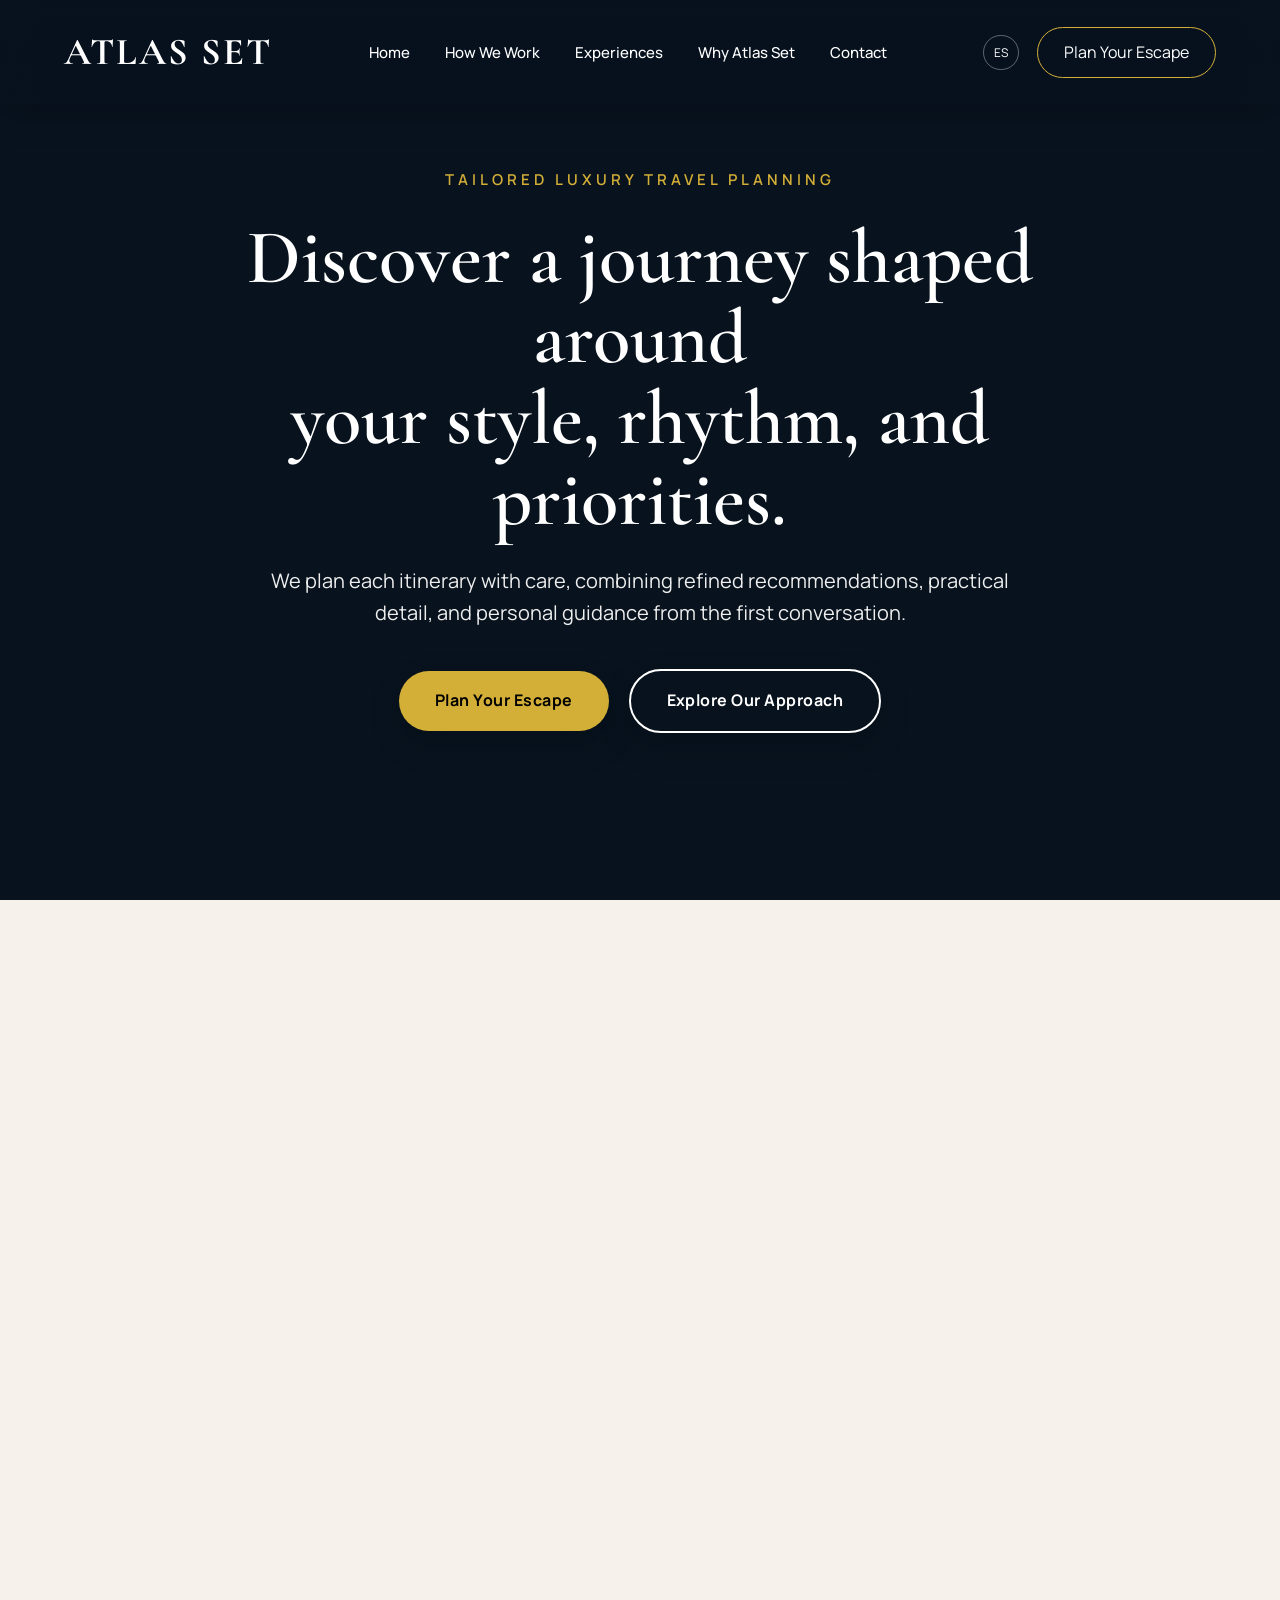
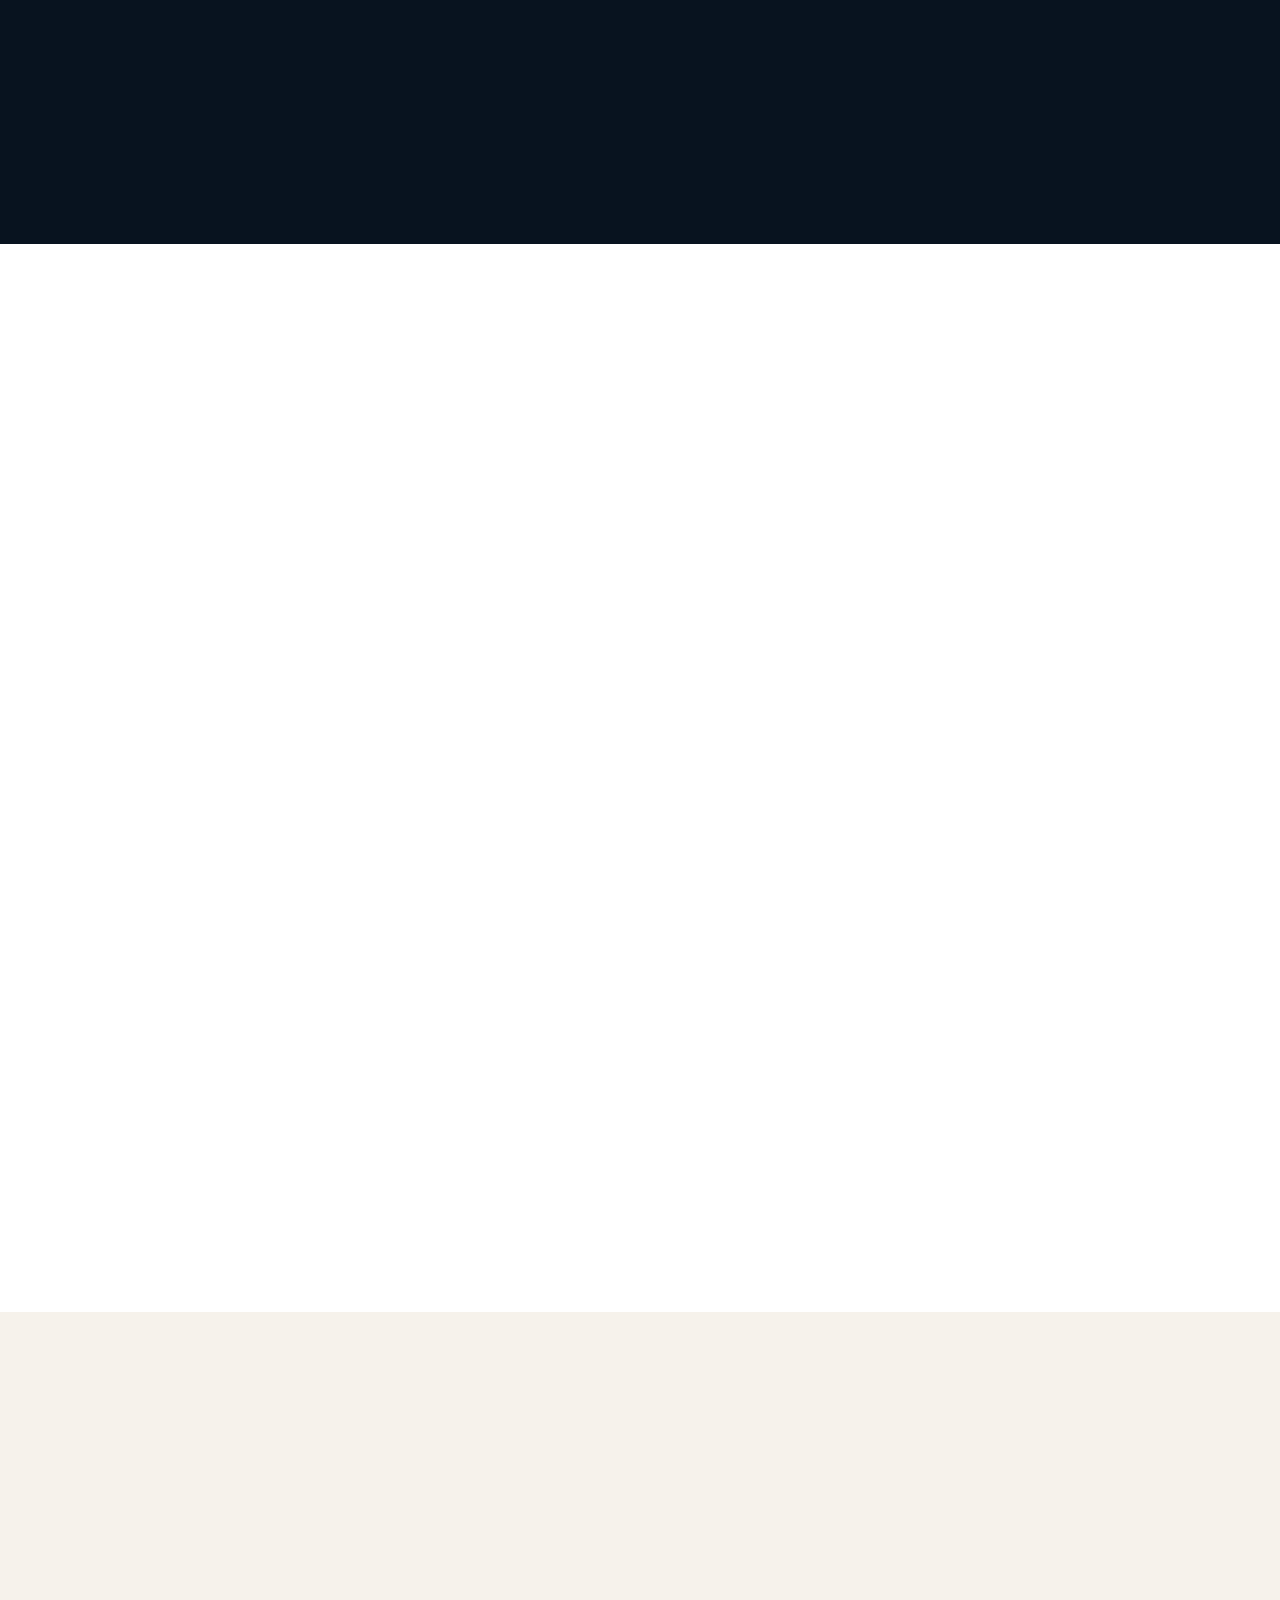
==== index.html @ cde09d39 "Add files via upload" ====
<!DOCTYPE html>
<html lang="en">

<head>

    <meta charset="UTF-8">
    <meta name="viewport" content="width=device-width, initial-scale=1.0">

    <title>ATLAS SET | Luxury Travel Design</title>

    <meta
        name="description"
        content="Luxury travel design and personalized experiences for resorts, cruises, Europe tours, and bespoke journeys with Atlas Set."
    >
    <meta name="robots" content="index,follow,max-image-preview:large,max-snippet:-1,max-video-preview:-1">
    <meta name="author" content="Atlas Set">
    <meta name="theme-color" content="#111111">

    <link rel="canonical" href="https://hlaznarez-web.github.io/travel/">
    <link rel="alternate" hreflang="en" href="https://hlaznarez-web.github.io/travel/">
    <link rel="alternate" hreflang="es" href="https://hlaznarez-web.github.io/travel/">
    <link rel="icon" type="image/svg+xml" href="favicon.svg">
    <link rel="apple-touch-icon" href="favicon.svg">

    <meta property="og:type" content="website">
    <meta property="og:url" content="https://hlaznarez-web.github.io/travel/">
    <meta property="og:title" content="Atlas Set | Luxury Travel Design">
    <meta property="og:description" content="Luxury travel design and personalized experiences for resorts, cruises, Europe tours, and bespoke journeys.">
    <meta property="og:image" content="https://hlaznarez-web.github.io/travel/og-image.svg">
    <meta property="og:image:alt" content="Atlas Set luxury travel agency branding">
    <meta property="og:site_name" content="Atlas Set">
    <meta property="og:locale" content="en_US">
    <meta property="og:locale:alternate" content="es_ES">

    <meta name="twitter:card" content="summary_large_image">
    <meta name="twitter:title" content="Atlas Set | Luxury Travel Design">
    <meta name="twitter:description" content="Luxury travel design and personalized experiences for resorts, cruises, Europe tours, and bespoke journeys.">
    <meta name="twitter:image" content="https://hlaznarez-web.github.io/travel/og-image.svg">

    <link rel="preconnect" href="https://fonts.googleapis.com">
    <link rel="preconnect" href="https://fonts.gstatic.com" crossorigin>

    <link
        href="https://fonts.googleapis.com/css2?family=Cormorant+Garamond:wght@500;600;700&family=Manrope:wght@300;400;500;600;700&display=swap"
        rel="stylesheet"
    >

    <link rel="stylesheet" href="css/style.css?v=6">

</head>

<body>

    <a class="skip-link" href="#main-content">Skip to main content</a>

    <!-- HEADER -->

    <header class="header" role="banner">

        <div class="container">

            <a href="#home" class="logo">
                ATLAS SET
            </a>

            <button class="menu-toggle" type="button" id="menu-toggle" aria-expanded="false" aria-controls="mobile-nav" aria-label="Toggle navigation">
                <span></span>
                <span></span>
                <span></span>
            </button>

            <nav class="site-nav" id="mobile-nav" aria-label="Primary navigation">

                <ul class="nav-links">

                    <li>
                        <a href="#home" data-lang="nav.home">Home</a>
                    </li>

                    <li>
                        <a href="#how-we-work" data-lang="nav.how">How We Work</a>
                    </li>

                    <li>
                        <a href="#experiences" data-lang="nav.experiences">Experiences</a>
                    </li>

                    <li>
                        <a href="#why-atlas-set" data-lang="nav.why">Why Atlas Set</a>
                    </li>

                    <li>
                        <a href="#contact" data-lang="nav.contact">Contact</a>
                    </li>

                </ul>

            </nav>

            <div class="right-menu">

                <button class="language" type="button" id="language-toggle" aria-label="Switch language">
                    EN
                </button>

                <a href="#contact" class="btn-nav" data-lang="nav.start">
                    Start Your Journey
                </a>

            </div>

        </div>

    </header>


    <main id="main-content" tabindex="-1" aria-label="Main content">

        <!-- HERO -->

        <section class="hero" id="home">

            <div class="overlay"></div>

            <div class="hero-content">

                <span class="subtitle" data-lang="hero.subtitle">
                    TAILORED LUXURY TRAVEL PLANNING
                </span>

                <h1 data-lang="hero.title" data-lang-type="html">
                    Discover a journey shaped around<br>
                    your style, rhythm, and priorities.
                </h1>

                <p data-lang="hero.text">
                    We plan each itinerary with care, combining refined recommendations,
                    practical detail, and personal guidance from the first conversation.
                </p>

                <div class="hero-buttons">

                    <a href="#contact" class="btn btn-primary" data-lang="hero.design">
                        Book a Consultation
                    </a>

                    <a href="#experiences" class="btn btn-secondary" data-lang="hero.explore">
                        Explore Our Approach
                    </a>

                </div>

            </div>

        </section>


        <!-- THE ATLAS METHOD -->

        <section class="atlas-method" id="how-we-work">

            <div class="atlas-method-header">

                <span class="section-eyebrow" data-lang="method.eyebrow">
                    THE ATLAS METHOD
                </span>

                <h2 data-lang="method.title" data-lang-type="html">
                    A thoughtful process built for travelers who value clarity and confidence.
                </h2>

                <p data-lang="method.text">
                    Every itinerary begins with careful listening so every detail feels
                    considered, seamless, and right for you.
                </p>

            </div>

            <div class="method-grid">

                <article class="method-card">

                    <span class="method-number">
                        01
                    </span>

                    <h3 data-lang="method.card1.title">
                        Understand Your Priorities
                    </h3>

                    <p data-lang="method.card1.text">
                        We learn how you travel, what matters most, and what should be
                        considered before your journey begins.
                    </p>

                </article>

                <article class="method-card">

                    <span class="method-number">
                        02
                    </span>

                    <h3 data-lang="method.card2.title">
                        Design with Care
                    </h3>

                    <p data-lang="method.card2.text">
                        We compare refined resorts, cruises, European itineraries, and
                        carefully selected options to find the strongest fit.
                    </p>

                </article>

                <article class="method-card">

                    <span class="method-number">
                        03
                    </span>

                    <h3 data-lang="method.card3.title">
                        Refine the Details
                    </h3>

                    <p data-lang="method.card3.text">
                        We shape a thoughtful itinerary, reduce unnecessary costs,
                        and help prevent avoidable travel mistakes.
                    </p>

                </article>

                <article class="method-card">

                    <span class="method-number">
                        04
                    </span>

                    <h3 data-lang="method.card4.title">
                        Stay Supported
                    </h3>

                    <p data-lang="method.card4.text">
                        From planning to departure, we remain available to guide you
                        through each important step with clarity and care.
                    </p>

                </article>

            </div>

        </section>


        <!-- EXPERIENCES -->

        <section class="experiences" id="experiences">

            <div class="section-title">

                <span class="section-eyebrow" data-lang="experiences.eyebrow">
                    CURATED EXPERIENCES
                </span>

                <h2 data-lang="experiences.title" data-lang-type="html">
                    The right destination begins<br>
                    with the right experience.
                </h2>

                <p data-lang="experiences.text">
                    Whether you are dreaming of a private resort stay, a Mediterranean cruise,
                    an European itinerary, or a fully customized journey, we design every detail around you.
                </p>

            </div>

            <div class="experience-grid">

                <article class="experience-card resort">

                    <div class="experience-overlay"></div>

                    <div class="experience-content">

                        <span data-lang="experiences.card1.label">
                            Private Resorts
                        </span>

                        <h3 data-lang="experiences.card1.title">
                            Resort Retreats
                        </h3>

                    </div>

                </article>

                <article class="experience-card cruise">

                    <div class="experience-overlay"></div>

                    <div class="experience-content">

                        <span data-lang="experiences.card2.label">
                            Ocean Escapes
                        </span>

                        <h3 data-lang="experiences.card2.title">
                            Cruise Journeys
                        </h3>

                    </div>

                </article>

                <article class="experience-card europe">

                    <div class="experience-overlay"></div>

                    <div class="experience-content">

                        <span data-lang="experiences.card3.label">
                            Curated Itineraries
                        </span>

                        <h3 data-lang="experiences.card3.title">
                            Europe Tours
                        </h3>

                    </div>

                </article>

                <article class="experience-card custom">

                    <div class="experience-overlay"></div>

                    <div class="experience-content">

                        <span data-lang="experiences.card4.label">
                            Tailored to You
                        </span>

                        <h3 data-lang="experiences.card4.title">
                            Custom Travel
                        </h3>

                    </div>

                </article>

            </div>

        </section>


        <!-- WHY TRAVELERS CHOOSE ATLAS SET -->

        <section class="why-atlas" id="why-atlas-set">

            <div class="why-atlas-header">

                <span class="section-eyebrow" data-lang="why.eyebrow">
                    WHY TRAVELERS CHOOSE ATLAS SET
                </span>

                <h2 data-lang="why.title" data-lang-type="html">
                    Luxury is felt long before departure.<br>
                    It begins with thoughtful planning.
                </h2>

                <p data-lang="why.text">
                    We combine careful planning, refined recommendations, and personal guidance
                    to help you make confident decisions with clarity.
                </p>

            </div>

            <div class="why-grid">

                <article class="why-card">

                    <span class="why-number">
                        01
                    </span>

                    <h3 data-lang="why.card1.title">
                        Thoughtful Planning
                    </h3>

                    <p data-lang="why.card1.text">
                        Every itinerary is designed around your budget, travel style,
                        expectations, and priorities from the start.
                    </p>

                </article>

                <article class="why-card">

                    <span class="why-number">
                        02
                    </span>

                    <h3 data-lang="why.card2.title">
                        Practical Recommendations
                    </h3>

                    <p data-lang="why.card2.text">
                        We compare thoughtful travel options to identify the experience
                        that offers the strongest overall value.
                    </p>

                </article>

                <article class="why-card">

                    <span class="why-number">
                        03
                    </span>

                    <h3 data-lang="why.card3.title">
                        Confident Decisions
                    </h3>

                    <p data-lang="why.card3.text">
                        We help identify important requirements, costs, and considerations
                        before you make a reservation.
                    </p>

                </article>

                <article class="why-card">

                    <span class="why-number">
                        04
                    </span>

                    <h3 data-lang="why.card4.title">
                        Personal Support
                    </h3>

                    <p data-lang="why.card4.text">
                        From your first consultation until departure, you work with
                        a real person who understands your journey and priorities.
                    </p>

                </article>

            </div>

        </section>



        <!-- FEATURED DESTINATIONS -->

        <section class="trending-destinations" id="trending">

            <div class="trending-header">

                <span class="section-eyebrow" data-lang="trending.eyebrow">
                    FEATURED DESTINATIONS
                </span>

                <h2 data-lang="trending.title" data-lang-type="html">
                    Dream-worthy escapes, curated<br>
                    for your next unforgettable stay.
                </h2>

                <p data-lang="trending.text">
                    From sunlit coastlines to timeless city escapes, each destination is selected
                    for comfort, beauty, and effortless planning.
                </p>

            </div>

            <div class="trending-grid">

                <article class="trending-card trending-punta-cana">

                    <div class="trending-overlay"></div>

                    <div class="trending-content">

                        <span data-lang="trending.card1.country">Punta Cana</span>

                        <h3 data-lang="trending.card1.title">Oceanfront Calm</h3>

                        <p data-lang="trending.card1.text">
                            Soft sand, luxury resorts, and a serene rhythm designed for rest,
                            romance, and easy indulgence.
                        </p>

                        <a href="#contact" class="btn btn-light" data-lang="trending.card1.cta">
                            Learn More
                        </a>

                    </div>

                </article>

                <article class="trending-card trending-cancun">

                    <div class="trending-overlay"></div>

                    <div class="trending-content">

                        <span data-lang="trending.card2.country">Cancun & Riviera Maya</span>

                        <h3 data-lang="trending.card2.title">Beachfront Luxury</h3>

                        <p data-lang="trending.card2.text">
                            Elegant stays, vibrant culture, and beautiful water views that make
                            every day feel effortless and elevated.
                        </p>

                        <a href="#contact" class="btn btn-light" data-lang="trending.card2.cta">
                            Learn More
                        </a>

                    </div>

                </article>

                <article class="trending-card trending-orlando">

                    <div class="trending-overlay"></div>

                    <div class="trending-content">

                        <span data-lang="trending.card3.country">Orlando</span>

                        <h3 data-lang="trending.card3.title">Family Magic</h3>

                        <p data-lang="trending.card3.text">
                            Thoughtfully planned stays with comfort, convenience, and memorable
                            moments for every member of the family.
                        </p>

                        <a href="#contact" class="btn btn-light" data-lang="trending.card3.cta">
                            Learn More
                        </a>

                    </div>

                </article>

                <article class="trending-card trending-cruises">

                    <div class="trending-overlay"></div>

                    <div class="trending-content">

                        <span data-lang="trending.card4.country">Caribbean Cruises</span>

                        <h3 data-lang="trending.card4.title">Seamless Voyages</h3>

                        <p data-lang="trending.card4.text">
                            From island hopping to private shore days, our cruise planning keeps
                            every detail polished from start to finish.
                        </p>

                        <a href="#contact" class="btn btn-light" data-lang="trending.card4.cta">
                            Learn More
                        </a>

                    </div>

                </article>

                <article class="trending-card trending-europe">

                    <div class="trending-overlay"></div>

                    <div class="trending-content">

                        <span data-lang="trending.card5.country">Europe</span>

                        <h3 data-lang="trending.card5.title">Timeless Discovery</h3>

                        <p data-lang="trending.card5.text">
                            Iconic cities, elegant stays, and curated experiences shaped around
                            your pace and personal style.
                        </p>

                        <a href="#contact" class="btn btn-light" data-lang="trending.card5.cta">
                            Learn More
                        </a>

                    </div>

                </article>

                <article class="trending-card trending-hawaii">

                    <div class="trending-overlay"></div>

                    <div class="trending-content">

                        <span data-lang="trending.card6.country">Hawaii</span>

                        <h3 data-lang="trending.card6.title">Island Serenity</h3>

                        <p data-lang="trending.card6.text">
                            Balmy air, signature resorts, and graceful itineraries designed for
                            a restorative island escape.
                        </p>

                        <a href="#contact" class="btn btn-light" data-lang="trending.card6.cta">
                            Learn More
                        </a>

                    </div>

                </article>

            </div>

        </section>


        <!-- FINAL CALL TO ACTION -->

        <section class="final-cta" id="contact">

            <div class="final-cta-content">

                <span class="section-eyebrow" data-lang="cta.eyebrow">
                    START YOUR JOURNEY
                </span>

                <h2 data-lang="cta.title" data-lang-type="html">
                    Your next journey should feel calm,<br>
                    clear, and effortless.
                </h2>

                <p data-lang="cta.text">
                    Share a few details about where you want to go, how you travel,
                    and what matters most, and we will help you begin with confidence.
                </p>

                <div class="final-cta-buttons">

                    <a
                        href="https://wa.me/17865035312"
                        class="btn btn-primary"
                        target="_blank"
                        rel="noopener noreferrer"
                        data-lang="cta.primary"
                    >
                        Message on WhatsApp
                    </a>

                    <a
                        href="mailto:hlaznarez@gmail.com"
                        class="btn btn-light"
                        data-lang="cta.secondary"
                    >
                        Email Atlas Set
                    </a>

                </div>

                <div class="final-cta-contact">

                    <a href="tel:+17865035312">
                        786-503-5312
                    </a>

                    <span></span>

                    <a href="mailto:hlaznarez@gmail.com">
                        hlaznarez@gmail.com
                    </a>

                </div>

            </div>

        </section>
<!-- ===========================
     TRAVEL INQUIRY FORM
=========================== -->

<section class="contact-section" id="inquiry">

    <div class="container">

        <div class="section-title">
            <span class="section-eyebrow" data-lang="form.eyebrow">START PLANNING</span>

            <h2 data-lang="form.title">Begin Planning Your Journey</h2>

            <p data-lang="form.text">
                Share a few details and we will prepare a thoughtful itinerary
                tailored to your preferences and travel style.
            </p>
        </div>

        <form action="https://formsubmit.co/hlaznarez@gmail.com" method="POST" class="contact-form" aria-label="Travel inquiry form">

<input type="hidden" name="_subject" value="New Atlas Set Travel Inquiry">
<input type="hidden" name="_captcha" value="false">
<input type="hidden" name="_next" value="https://hlaznarez-web.github.io/travel/?success=true">

            <div class="form-grid">

                <div class="form-group">
                    <label for="full-name" data-lang="form.fullname">Full Name</label>
                    <input id="full-name" type="text" name="Full Name" autocomplete="name" required>
                </div>

                <div class="form-group">
                    <label for="email" data-lang="form.email">Email</label>
                    <input id="email" type="email" name="Email" autocomplete="email" required>
                </div>

                <div class="form-group">
                    <label for="phone" data-lang="form.phone">Phone</label>
                    <input id="phone" type="tel" name="Phone" autocomplete="tel">
                </div>

                <div class="form-group">
                    <label for="destination" data-lang="form.destination">Destination</label>
                    <input id="destination" type="text" name="Destination" autocomplete="off">
                </div>

                <div class="form-group">
                    <label for="travel-dates" data-lang="form.dates">Travel Dates</label>
                    <input id="travel-dates" type="text" name="Travel Dates" autocomplete="off">
                </div>

                <div class="form-group">
                    <label for="travelers" data-lang="form.travelers">Number of Travelers</label>
                    <input id="travelers" type="number" name="Travelers" min="1" autocomplete="off">
                </div>

                <div class="form-group">
                    <label for="budget" data-lang="form.budget">Estimated Budget</label>
                    <input id="budget" type="text" name="Budget" autocomplete="off">
                </div>

            </div>

            <div class="form-group">

                <label for="experience" data-lang="form.question">What kind of experience are you looking for?</label>

                <textarea
                    id="experience"
                    name="Experience"
                    rows="6"
                    data-lang="form.placeholder"
                    data-lang-type="placeholder"
                    placeholder="Luxury resort, family vacation, cruise, Europe tour, honeymoon, adventure..."
                ></textarea>

            </div>

            <button type="submit" class="btn btn-primary" data-lang="form.submit">
                Send My Inquiry
            </button>

        </form>

    </div>

</section>
    </main>


<footer class="footer" role="contentinfo">

    <div class="container footer-container">

        <div class="footer-brand">
            <h3>ATLAS SET</h3>
            <p data-lang="footer.brand">Luxury travel planning, tailored with care and attention to detail.</p>
        </div>

        <div class="footer-contact">
            <h4 data-lang="footer.contact">Contact</h4>

            <p>
                <a href="tel:+17865035312">786-503-5312</a>
            </p>

            <p>
                <a href="mailto:hlaznarez@gmail.com">hlaznarez@gmail.com</a>
            </p>

        </div>

        <div class="footer-links">

            <h4 data-lang="footer.navigation">Navigation</h4>

            <a href="#home" data-lang="footer.home">Home</a><br>
            <a href="#how-we-work" data-lang="footer.how">How We Work</a><br>
            <a href="#experiences" data-lang="footer.experiences">Experiences</a><br>
            <a href="#why-atlas-set" data-lang="footer.why">Why Atlas Set</a><br>
            <a href="#inquiry" data-lang="footer.inquiry">Contact</a>

        </div>

    </div>

    <div class="footer-bottom" data-lang="footer.bottom">

        © 2026 ATLAS SET · Crafted for Thoughtful Travel.

    </div>

</footer>

<script src="js/script.js" defer></script>

<script type="application/ld+json">
{
  "@context": "https://schema.org",
  "@type": "TravelAgency",
  "name": "Atlas Set",
  "url": "https://hlaznarez-web.github.io/travel/",
  "description": "Luxury travel design and personalized experiences for resorts, cruises, European tours, and bespoke journeys.",
  "telephone": "+1-786-503-5312",
  "email": "hlaznarez@gmail.com",
  "address": {
    "@type": "PostalAddress",
    "addressCountry": "US"
  },
  "sameAs": [
    "https://wa.me/17865035312"
  ],
  "areaServed": [
    "United States",
    "Europe",
    "Caribbean"
  ],
  "knowsAbout": [
    "Luxury travel",
    "Destination planning",
    "Cruise vacations",
    "European travel itineraries",
    "Personalized travel experiences"
  ]
}
</script>

</body>

</html>
---- css/style.css ----
/* =========================================
   ATLAS SET — MAIN STYLESHEET
========================================= */


/* =========================================
   RESET
========================================= */

* {
    margin: 0;
    padding: 0;
    box-sizing: border-box;
}

:root {
    --gold: #d4af37;
    --gold-dark: #b18a22;
    --white: #ffffff;
    --dark: #08131f;
    --dark-soft: #14202a;
    --cream: #f6f2eb;
    --text-dark: #17232c;
    --text-gray: #687178;
}

html {
    scroll-behavior: smooth;
    scroll-padding-top: 110px;
}

body {
    overflow-x: hidden;
    background: var(--dark);
    color: var(--white);
    font-family: "Manrope", sans-serif;
    line-height: 1.6;
    text-rendering: optimizeLegibility;
    -webkit-font-smoothing: antialiased;
}

img {
    display: block;
    max-width: 100%;
}

button,
input,
textarea,
select {
    font: inherit;
}

a {
    color: inherit;
}

.skip-link {
    position: absolute;
    top: -48px;
    left: 16px;
    z-index: 2000;
    padding: 10px 14px;
    border-radius: 999px;
    background: var(--gold);
    color: #000000;
    text-decoration: none;
    transition: top 0.2s ease;
}

.skip-link:focus {
    top: 16px;
}

::selection {
    background: rgba(212, 175, 55, 0.35);
    color: var(--white);
}

:focus-visible {
    outline: 3px solid rgba(212, 175, 55, 0.6);
    outline-offset: 3px;
}


/* =========================================
   HEADER
========================================= */

.header {
    position: fixed;
    top: 0;
    left: 0;
    z-index: 1000;
    width: 100%;
    background: rgba(8, 19, 31, 0.84);
    backdrop-filter: blur(18px);
    -webkit-backdrop-filter: blur(18px);
    box-shadow: 0 10px 30px rgba(0, 0, 0, 0.18);
    transition:
        background 0.4s ease,
        box-shadow 0.4s ease;
}

.container {
    width: 90%;
    max-width: 1400px;
    margin: auto;
    display: flex;
    align-items: center;
    justify-content: space-between;
    padding: 22px 0;
}

.logo {
    color: var(--white);
    font-family: "Cormorant Garamond", serif;
    font-size: 38px;
    font-weight: 700;
    letter-spacing: 2px;
    text-decoration: none;
}

.nav-links {
    display: flex;
    align-items: center;
    gap: 35px;
    list-style: none;
}

.nav-links a {
    position: relative;
    color: var(--white);
    font-size: 15px;
    font-weight: 500;
    text-decoration: none;
    transition: color 0.3s ease;
}

.nav-links a::after {
    content: "";
    position: absolute;
    left: 0;
    bottom: -8px;
    width: 0;
    height: 1px;
    background: var(--gold);
    transition: width 0.3s ease;
}

.nav-links a:hover {
    color: var(--gold);
}

.nav-links a:hover::after {
    width: 100%;
}

.right-menu {
    display: flex;
    align-items: center;
    gap: 18px;
}

.menu-toggle {
    display: none;
    flex-direction: column;
    justify-content: center;
    gap: 4px;
    width: 44px;
    height: 44px;
    border: 1px solid rgba(255, 255, 255, 0.25);
    border-radius: 999px;
    background: transparent;
    cursor: pointer;
}

.menu-toggle span {
    display: block;
    width: 20px;
    height: 2px;
    margin: 0 auto;
    background: var(--white);
    transition: transform 0.2s ease, opacity 0.2s ease;
}

.header.is-open .menu-toggle span:nth-child(1) {
    transform: translateY(6px) rotate(45deg);
}

.header.is-open .menu-toggle span:nth-child(2) {
    opacity: 0;
}

.header.is-open .menu-toggle span:nth-child(3) {
    transform: translateY(-6px) rotate(-45deg);
}

.language {
    padding: 7px 10px;
    border: 1px solid rgba(255, 255, 255, 0.35);
    border-radius: 20px;
    background: transparent;
    color: var(--white);
    font-family: "Manrope", sans-serif;
    font-size: 12px;
    cursor: pointer;
    transition:
        border-color 0.3s ease,
        color 0.3s ease;
}

.language:hover {
    border-color: var(--gold);
    color: var(--gold);
}

.btn-nav {
    padding: 12px 26px;
    border: 1px solid var(--gold);
    border-radius: 30px;
    color: var(--white);
    text-decoration: none;
    transition:
        background 0.3s ease,
        color 0.3s ease,
        transform 0.3s ease;
}

.btn-nav:hover {
    transform: translateY(-2px);
    background: var(--gold);
    color: #000000;
}


/* =========================================
   HERO
========================================= */

.hero {
    position: relative;
    min-height: 100vh;
    display: flex;
    align-items: center;
    justify-content: center;
    background:
        url("https://images.unsplash.com/photo-1507525428034-b723cf961d3e?auto=format&fit=crop&w=1800&q=80")
        center center / cover no-repeat;
    text-align: center;
}

.overlay {
    position: absolute;
    inset: 0;
    background:
        linear-gradient(
            180deg,
            rgba(7, 18, 29, 0.34) 0%,
            rgba(7, 18, 29, 0.48) 55%,
            rgba(7, 18, 29, 0.62) 100%
        );
}

.hero-content {
    position: relative;
    z-index: 2;
    width: 90%;
    max-width: 900px;
    transform: translateY(-25px);
}

.reveal {
    opacity: 0;
    transform: translateY(28px);
    transition:
        opacity 0.7s ease,
        transform 0.7s ease;
}

.reveal.is-visible {
    opacity: 1;
    transform: translateY(0);
}

section,
.method-card,
.why-card,
.experience-card,
.trending-card,
.footer {
    content-visibility: auto;
    contain-intrinsic-size: 1200px 800px;
}

.subtitle {
    display: inline-block;
    color: var(--gold);
    font-size: 15px;
    font-weight: 600;
    letter-spacing: 4px;
    text-transform: uppercase;
}

.hero h1 {
    margin: 25px 0;
    font-family: "Cormorant Garamond", serif;
    font-size: clamp(54px, 6vw, 82px);
    font-weight: 600;
    line-height: 1.05;
}

.hero p {
    max-width: 760px;
    margin: 0 auto 40px;
    color: #eeeeee;
    font-size: 20px;
    line-height: 1.6;
}

.hero-buttons {
    display: flex;
    align-items: center;
    justify-content: center;
    gap: 20px;
    flex-wrap: wrap;
}

.btn {
    display: inline-block;
    padding: 17px 36px;
    border-radius: 40px;
    font-weight: 700;
    letter-spacing: 0.03em;
    text-decoration: none;
    box-shadow: 0 14px 34px rgba(0, 0, 0, 0.15);
    transition:
        transform 0.3s ease,
        background 0.3s ease,
        color 0.3s ease,
        box-shadow 0.3s ease;
}

.btn-primary {
    background: var(--gold);
    color: #000000;
}

.btn-primary:hover {
    transform: translateY(-3px) scale(1.01);
    box-shadow: 0 18px 38px rgba(212, 175, 55, 0.28);
}

.btn-secondary {
    border: 2px solid var(--white);
    background: transparent;
    color: var(--white);
}

.btn-secondary:hover {
    transform: translateY(-3px) scale(1.01);
    background: var(--white);
    color: #000000;
    box-shadow: 0 16px 34px rgba(255, 255, 255, 0.14);
}


/* =========================================
   THE ATLAS METHOD
========================================= */

.atlas-method {
    padding: 130px 5%;
    background: var(--cream);
    color: var(--text-dark);
    scroll-margin-top: 95px;
}

.atlas-method-header {
    max-width: 900px;
    margin: 0 auto 75px;
    text-align: center;
}

.section-eyebrow {
    display: inline-block;
    margin-bottom: 24px;
    color: var(--gold-dark);
    font-size: 13px;
    font-weight: 700;
    letter-spacing: 4px;
    text-transform: uppercase;
}

.atlas-method-header h2 {
    margin-bottom: 28px;
    font-family: "Cormorant Garamond", serif;
    font-size: clamp(46px, 5vw, 68px);
    font-weight: 600;
    line-height: 1.05;
}

.atlas-method-header p {
    max-width: 700px;
    margin: auto;
    color: #5f696f;
    font-size: 18px;
    line-height: 1.8;
}

.method-grid {
    max-width: 1400px;
    margin: auto;
    display: grid;
    grid-template-columns: repeat(4, 1fr);
    gap: 24px;
}

.method-card {
    min-height: 330px;
    padding: 42px 34px;
    border: 1px solid rgba(23, 35, 44, 0.08);
    border-radius: 22px;
    background: var(--white);
    box-shadow: 0 18px 45px rgba(20, 31, 40, 0.06);
    transition:
        transform 0.35s ease,
        box-shadow 0.35s ease,
        border-color 0.35s ease;
}

.method-card:hover {
    transform: translateY(-8px);
    border-color: rgba(177, 138, 34, 0.35);
    box-shadow: 0 28px 60px rgba(20, 31, 40, 0.12);
}

.method-number {
    display: inline-block;
    margin-bottom: 55px;
    color: var(--gold-dark);
    font-family: "Cormorant Garamond", serif;
    font-size: 28px;
    font-weight: 600;
}

.method-card h3 {
    margin-bottom: 18px;
    font-family: "Cormorant Garamond", serif;
    font-size: 34px;
    font-weight: 600;
    line-height: 1.1;
}

.method-card p {
    color: var(--text-gray);
    font-size: 16px;
    line-height: 1.75;
}


/* =========================================
   EXPERIENCES
========================================= */

.experiences {
    padding: 140px 5%;
    background: var(--dark);
    color: var(--white);
    scroll-margin-top: 95px;
}

.section-title {
    max-width: 900px;
    margin: 0 auto 70px;
    text-align: center;
}

.section-title h2 {
    margin: 25px 0;
    font-family: "Cormorant Garamond", serif;
    font-size: clamp(46px, 5vw, 68px);
    font-weight: 600;
    line-height: 1.05;
}

.section-title p {
    max-width: 700px;
    margin: auto;
    color: #c8ced3;
    font-size: 18px;
    line-height: 1.8;
}

.experience-grid {
    max-width: 1450px;
    margin: auto;
    display: grid;
    grid-template-columns: repeat(2, 1fr);
    gap: 28px;
}

.experience-card {
    position: relative;
    height: 420px;
    overflow: hidden;
    border-radius: 28px;
    background-position: center;
    background-size: cover;
    box-shadow: 0 20px 45px rgba(0, 0, 0, 0.18);
    transition:
        transform 0.45s ease,
        box-shadow 0.45s ease;
}

.experience-card:hover {
    transform: translateY(-8px);
    box-shadow: 0 28px 60px rgba(0, 0, 0, 0.3);
}

.experience-card::before {
    content: "";
    position: absolute;
    inset: 0;
    background: inherit;
    background-position: center;
    background-size: cover;
    transition: transform 0.7s ease;
}

.experience-card:hover::before {
    transform: scale(1.05);
}

.experience-overlay {
    position: absolute;
    inset: 0;
    z-index: 1;
    background:
        linear-gradient(
            to top,
            rgba(0, 0, 0, 0.8),
            rgba(0, 0, 0, 0.12)
        );
}

.experience-content {
    position: absolute;
    left: 45px;
    bottom: 42px;
    z-index: 2;
}

.experience-content span {
    color: var(--gold);
    font-size: 13px;
    font-weight: 600;
    letter-spacing: 3px;
    text-transform: uppercase;
}

.experience-content h3 {
    margin-top: 16px;
    color: var(--white);
    font-family: "Cormorant Garamond", serif;
    font-size: 46px;
    font-weight: 600;
    line-height: 1.05;
}

.resort {
    background-image:
        url("https://images.unsplash.com/photo-1573843981267-be1999ff37cd?auto=format&fit=crop&w=1400&q=80");
}

.cruise {
    background-image:
        url("https://images.unsplash.com/photo-1548574505-5e239809ee19?auto=format&fit=crop&w=1400&q=80");
}

.europe {
    background-image:
        url("https://images.unsplash.com/photo-1499856871958-5b9627545d1a?auto=format&fit=crop&w=1400&q=80");
}

.custom {
    background-image:
        url("https://images.unsplash.com/photo-1506744038136-46273834b3fb?auto=format&fit=crop&w=1400&q=80");
}


/* =========================================
   WHY TRAVELERS CHOOSE ATLAS SET
========================================= */

.why-atlas {
    padding: 140px 5%;
    background: #ffffff;
    color: var(--text-dark);
    scroll-margin-top: 95px;
}

.why-atlas-header {
    max-width: 980px;
    margin: 0 auto 80px;
    text-align: center;
}

.why-atlas-header h2 {
    margin: 0 auto 28px;
    font-family: "Cormorant Garamond", serif;
    font-size: clamp(46px, 5vw, 68px);
    font-weight: 600;
    line-height: 1.05;
}

.why-atlas-header p {
    max-width: 720px;
    margin: auto;
    color: #687178;
    font-size: 18px;
    line-height: 1.8;
}

.why-grid {
    max-width: 1400px;
    margin: auto;
    display: grid;
    grid-template-columns: repeat(4, 1fr);
    gap: 24px;
}

.why-card {
    position: relative;
    min-height: 310px;
    padding: 42px 32px;
    border: 1px solid #e7e3dc;
    border-radius: 20px;
    background: #ffffff;
    transition:
        transform 0.35s ease,
        box-shadow 0.35s ease,
        border-color 0.35s ease;
}

.why-card::before {
    content: "";
    position: absolute;
    top: 0;
    left: 32px;
    width: 0;
    height: 3px;
    border-radius: 10px;
    background: var(--gold);
    transition: width 0.35s ease;
}

.why-card:hover {
    transform: translateY(-7px);
    border-color: rgba(177, 138, 34, 0.35);
    box-shadow: 0 24px 55px rgba(20, 31, 40, 0.1);
}

.why-card:hover::before {
    width: 70px;
}

.why-number {
    display: inline-block;
    margin-bottom: 48px;
    color: var(--gold-dark);
    font-family: "Cormorant Garamond", serif;
    font-size: 27px;
    font-weight: 600;
}

.why-card h3 {
    margin-bottom: 18px;
    font-family: "Cormorant Garamond", serif;
    font-size: 32px;
    font-weight: 600;
    line-height: 1.1;
}

.why-card p {
    color: #687178;
    font-size: 16px;
    line-height: 1.75;
}



/* =========================================
   TRENDING DESTINATIONS
========================================= */

.trending-destinations {
    padding: 130px 5%;
    background: var(--cream);
    color: var(--text-dark);
}

.trending-header {
    max-width: 860px;
    margin: 0 auto 65px;
    text-align: center;
}

.trending-header h2 {
    margin: 0 auto 26px;
    font-family: "Cormorant Garamond", serif;
    font-size: clamp(46px, 5vw, 66px);
    font-weight: 600;
    line-height: 1.05;
}

.trending-header p {
    max-width: 680px;
    margin: auto;
    color: var(--text-gray);
    font-size: 17px;
    line-height: 1.8;
}

.trending-grid {
    max-width: 1400px;
    margin: auto;
    display: grid;
    grid-template-columns: repeat(3, 1fr);
    gap: 24px;
}

.trending-card {
    position: relative;
    min-height: 480px;
    overflow: hidden;
    border-radius: 24px;
    background-position: center;
    background-size: cover;
    box-shadow: 0 18px 45px rgba(20, 31, 40, 0.12);
    transition:
        transform 0.4s ease,
        box-shadow 0.4s ease;
}

.trending-card:hover {
    transform: translateY(-7px);
    box-shadow: 0 28px 60px rgba(20, 31, 40, 0.18);
}

.trending-card::before {
    content: "";
    position: absolute;
    inset: 0;
    background: inherit;
    background-position: center;
    background-size: cover;
    transition: transform 0.7s ease;
}

.trending-card:hover::before {
    transform: scale(1.05);
}

.trending-overlay {
    position: absolute;
    inset: 0;
    z-index: 1;
    background:
        linear-gradient(
            to top,
            rgba(5, 13, 22, 0.9) 0%,
            rgba(5, 13, 22, 0.45) 52%,
            rgba(5, 13, 22, 0.12) 100%
        );
}

.trending-content {
    position: absolute;
    left: 34px;
    right: 34px;
    bottom: 34px;
    z-index: 2;
}

.trending-content span {
    color: var(--gold);
    font-size: 12px;
    font-weight: 700;
    letter-spacing: 3px;
    text-transform: uppercase;
}

.trending-content h3 {
    margin: 14px 0 14px;
    color: var(--white);
    font-family: "Cormorant Garamond", serif;
    font-size: 38px;
    font-weight: 600;
    line-height: 1.05;
}

.trending-content p {
    color: #e1e5e8;
    font-size: 15px;
    line-height: 1.7;
}

.trending-content .btn {
    margin-top: 18px;
}

.footer {
    padding: 0 5% 40px;
    background: var(--dark);
    color: #dfe4e8;
}

.footer-container {
    display: flex;
    flex-wrap: wrap;
    gap: 28px;
    align-items: flex-start;
    padding: 44px 0 28px;
}

.footer-brand,
.footer-contact,
.footer-links {
    flex: 1 1 220px;
    min-width: 0;
}

.footer h3,
.footer h4 {
    margin-bottom: 12px;
    color: var(--white);
    font-family: "Cormorant Garamond", serif;
    font-size: 20px;
    font-weight: 600;
}

.footer p,
.footer a {
    color: #cad2d8;
    font-size: 15px;
    line-height: 1.8;
    text-decoration: none;
}

.footer a:hover {
    color: var(--gold);
}

.footer-bottom {
    padding-top: 8px;
    border-top: 1px solid rgba(255, 255, 255, 0.1);
    font-size: 14px;
    color: #9da7b0;
}

.trending-punta-cana {
    background-image:
        url("https://images.unsplash.com/photo-1500375592092-40eb2168fd21?auto=format&fit=crop&w=1200&q=80");
}

.trending-cancun {
    background-image:
        url("https://images.unsplash.com/photo-1519046904884-53103b34b206?auto=format&fit=crop&w=1200&q=80");
}

.trending-orlando {
    background-image:
        url("https://images.unsplash.com/photo-1530549387789-4c1017266635?auto=format&fit=crop&w=1200&q=80");
}

.trending-cruises {
    background-image:
        url("https://images.unsplash.com/photo-1500375592092-40eb2168fd21?auto=format&fit=crop&w=1200&q=80");
}

.trending-europe {
    background-image:
        url("https://images.unsplash.com/photo-1516483638261-f4dbaf036963?auto=format&fit=crop&w=1200&q=80");
}

.trending-hawaii {
    background-image:
        url("https://images.unsplash.com/photo-1507525428034-b723cf961d3e?auto=format&fit=crop&w=1200&q=80");
}

/* =========================================
   FINAL CALL TO ACTION
========================================= */

.final-cta {
    position: relative;
    padding: 150px 5%;
    overflow: hidden;
    background:
        linear-gradient(
            rgba(8, 19, 31, 0.84),
            rgba(8, 19, 31, 0.9)
        ),
        url("https://images.unsplash.com/photo-1469474968028-56623f02e42e?auto=format&fit=crop&w=1800&q=80")
        center / cover no-repeat;
    color: var(--white);
    scroll-margin-top: 95px;
}

.final-cta-content {
    max-width: 950px;
    margin: auto;
    text-align: center;
}

.final-cta h2 {
    margin: 0 auto 28px;
    font-family: "Cormorant Garamond", serif;
    font-size: clamp(48px, 5vw, 72px);
    font-weight: 600;
    line-height: 1.05;
}

.final-cta p {
    max-width: 700px;
    margin: 0 auto 42px;
    color: #d4d9dd;
    font-size: 18px;
    line-height: 1.8;
}

.final-cta-buttons {
    display: flex;
    justify-content: center;
    gap: 18px;
    flex-wrap: wrap;
}

.btn-light {
    border: 1px solid rgba(255, 255, 255, 0.75);
    background: transparent;
    color: var(--white);
}

.btn-light:hover {
    transform: translateY(-3px) scale(1.01);
    background: var(--white);
    color: var(--dark);
    box-shadow: 0 16px 34px rgba(255, 255, 255, 0.16);
}

.final-cta-contact {
    margin-top: 42px;
    display: flex;
    justify-content: center;
    align-items: center;
    gap: 18px;
    flex-wrap: wrap;
    color: #cbd1d5;
    font-size: 14px;
}

.final-cta-contact a {
    text-decoration: none;
    transition: color 0.3s ease;
}

.final-cta-contact a:hover {
    color: var(--gold);
}

.final-cta-contact span {
    width: 34px;
    height: 1px;
    background: rgba(212, 175, 55, 0.65);
}


/* =========================================
   TABLET
========================================= */

@media (max-width: 1100px) {

    .nav-links {
        gap: 20px;
    }

    .nav-links a {
        font-size: 14px;
    }

    .logo {
        font-size: 32px;
    }

    .hero-content {
        transform: translateY(-10px);
    }

    .method-grid,
    .why-grid {
        grid-template-columns: repeat(2, 1fr);
    }

    .trending-grid {
        grid-template-columns: 1fr;
    }

    .trending-card {
        min-height: 420px;
    }
}


/* =========================================
   MOBILE
========================================= */

@media (max-width: 900px) {

    .experiences {
        padding: 100px 5%;
    }

    .experience-grid {
        grid-template-columns: 1fr;
    }

    .experience-card {
        height: 340px;
    }
}

@media (max-width: 768px) {

    .container {
        width: 92%;
        padding: 18px 0;
    }

    .logo {
        font-size: 30px;
    }

    .menu-toggle {
        display: inline-flex;
    }

    .site-nav,
    .right-menu {
        display: none;
        width: 100%;
    }

    .header.is-open .site-nav,
    .header.is-open .right-menu {
        display: flex;
    }

    .site-nav {
        order: 3;
        padding-top: 6px;
    }

    .right-menu {
        order: 4;
        flex-direction: column;
        align-items: flex-start;
        gap: 12px;
        padding-top: 8px;
        padding-bottom: 4px;
    }

    .nav-links {
        flex-direction: column;
        align-items: flex-start;
        gap: 14px;
    }

    .nav-links a {
        font-size: 15px;
    }

    .right-menu .language,
    .right-menu .btn-nav {
        display: inline-flex;
        justify-content: center;
        width: 100%;
    }

    .hero {
        min-height: 100svh;
        padding: 110px 0 50px;
    }

    .hero-content {
        width: 90%;
        transform: none;
        padding-top: 12px;
    }

    .subtitle {
        font-size: 12px;
        letter-spacing: 3px;
        line-height: 1.6;
    }

    .hero h1 {
        margin: 20px 0;
        font-size: 50px;
        line-height: 1;
    }

    .hero p {
        margin-bottom: 30px;
        font-size: 17px;
        line-height: 1.6;
    }

    .hero-buttons {
        flex-direction: column;
        gap: 14px;
    }

    .btn {
        width: 100%;
        max-width: 300px;
        padding: 15px 26px;
    }

    .atlas-method {
        padding: 90px 5%;
    }

    .atlas-method-header {
        margin-bottom: 50px;
    }

    .atlas-method-header h2 {
        font-size: 44px;
    }

    .atlas-method-header p {
        font-size: 16px;
    }

    .method-grid,
    .why-grid {
        grid-template-columns: 1fr;
    }

    .method-card,
    .why-card {
        min-height: auto;
    }

    .method-number {
        margin-bottom: 35px;
    }

    .section-title h2 {
        font-size: 44px;
    }

    .section-title p {
        font-size: 16px;
    }

    .why-atlas {
        padding: 95px 5%;
    }

    .why-atlas-header {
        margin-bottom: 50px;
    }

    .why-atlas-header h2 {
        font-size: 42px;
    }

    .why-atlas-header p {
        font-size: 16px;
    }

    .why-number {
        margin-bottom: 32px;
    }

    .trending-destinations {
        padding: 95px 5%;
    }

    .trending-header {
        margin-bottom: 45px;
    }

    .trending-header h2 {
        font-size: 42px;
    }

    .trending-header p {
        font-size: 16px;
    }

    .trending-card {
        min-height: 360px;
    }

    .final-cta {
        padding: 105px 5%;
    }

    .final-cta h2 {
        font-size: 42px;
    }

    .final-cta p {
        font-size: 16px;
    }

    .final-cta-buttons {
        flex-direction: column;
        align-items: center;
    }

    .final-cta-buttons .btn {
        width: 100%;
        max-width: 310px;
    }

    .final-cta-contact {
        flex-direction: column;
        gap: 10px;
    }

    .final-cta-contact span {
        display: none;
    }

    .footer-container {
        flex-direction: column;
        gap: 24px;
    }

    .footer-bottom {
        text-align: left;
    }
}


/* =========================================
   SMALL MOBILE
========================================= */

@media (max-width: 600px) {

    .experience-card {
        height: 300px;
        border-radius: 20px;
    }

    .experience-content {
        left: 28px;
        bottom: 28px;
    }

    .experience-content h3 {
        font-size: 38px;
    }
}

@media (max-width: 480px) {

    .header {
        box-shadow: 0 8px 24px rgba(0, 0, 0, 0.16);
    }

    .container {
        width: 94%;
        padding: 16px 0;
    }

    .logo {
        font-size: 26px;
        letter-spacing: 1px;
    }

    .hero {
        padding: 118px 0 60px;
    }

    .hero-content {
        width: 94%;
    }

    .hero h1 {
        font-size: 38px;
        line-height: 1.08;
    }

    .hero p {
        font-size: 15px;
    }

    .hero-buttons {
        gap: 12px;
    }

    .hero-buttons .btn,
    .final-cta-buttons .btn {
        max-width: none;
    }

    .atlas-method-header h2,
    .section-title h2,
    .why-atlas-header h2,
    .trending-header h2 {
        font-size: 38px;
    }

    .method-card,
    .why-card {
        padding: 34px 26px;
    }

    .method-card h3,
    .why-card h3 {
        font-size: 30px;
    }

    .trending-content {
        left: 22px;
        right: 22px;
        bottom: 22px;
    }

    .trending-content h3 {
        font-size: 30px;
    }

    .trending-content .btn {
        width: auto;
        display: inline-flex;
    }

    .contact-section {
        padding: 32px 5% 72px;
    }

    .contact-form button {
        max-width: none;
    }
}

@media (max-width: 390px) {

    .hero h1 {
        font-size: 35px;
    }

    .hero p {
        font-size: 14px;
    }

    .subtitle {
        font-size: 11px;
        letter-spacing: 2px;
    }

    .atlas-method-header h2,
    .section-title h2,
    .why-atlas-header h2,
    .trending-header h2 {
        font-size: 34px;
    }

    .trending-content {
        left: 20px;
        right: 20px;
        bottom: 20px;
    }

    .trending-content h3 {
        font-size: 28px;
    }
}

@media (max-width: 375px) {

    .container {
        width: 95%;
    }

    .hero h1 {
        font-size: 32px;
    }

    .btn {
        padding: 13px 20px;
        font-size: 15px;
    }

    .trending-content {
        left: 18px;
        right: 18px;
        bottom: 18px;
    }

    .trending-content h3 {
        font-size: 26px;
    }
}
/* ==========================================================
   CONTACT FORM
========================================================== */

.contact-section{
    background:#071321;
    padding:40px 8% 100px;
}


.contact-section .container{
    max-width:1200px;
    margin:auto;
    display:grid;
    grid-template-columns:1fr 1fr;
    gap:70px;
    align-items:center;
}


.contact-form{
    margin-top:0;
}

.form-grid{
    display:grid;
    grid-template-columns:repeat(2,1fr);
    gap:25px;
}

.form-group{
    display:flex;
    flex-direction:column;
}

.form-group label{
    color:#d8b44c;
    font-size:13px;
    letter-spacing:2px;
    text-transform:uppercase;
    margin-bottom:10px;
    font-weight:600;
}

.contact-form input,
.contact-form textarea{

    width:100%;
    padding:18px 20px;

    background:#0f1d2d;

    border:1px solid rgba(255,255,255,.10);

    color:#fff;

    border-radius:10px;

    font-size:16px;

    transition:.30s;

    outline:none;

}

.contact-form textarea{

    resize:vertical;

    min-height:180px;

    margin-top:10px;

}

.contact-form input:focus,
.contact-form textarea:focus{

    border-color:#d8b44c;

    box-shadow:0 0 0 3px rgba(216,180,76,.15);

}

.contact-form button{
    margin-top:35px;
    width:100%;
    max-width:320px;
}

@media(max-width:900px){

    .form-grid{

        grid-template-columns:1fr;

    }

    .contact-section .container{
        grid-template-columns: 1fr;
        gap: 40px;
    }

    .contact-section{
        padding: 40px 5% 80px;
    }

}

@media (prefers-reduced-motion: reduce) {
    html {
        scroll-behavior: auto;
    }

    *,
    *::before,
    *::after {
        animation-duration: 0.01ms !important;
        animation-iteration-count: 1 !important;
        transition-duration: 0.01ms !important;
        scroll-behavior: auto !important;
    }

    .reveal {
        opacity: 1;
        transform: none;
    }
}
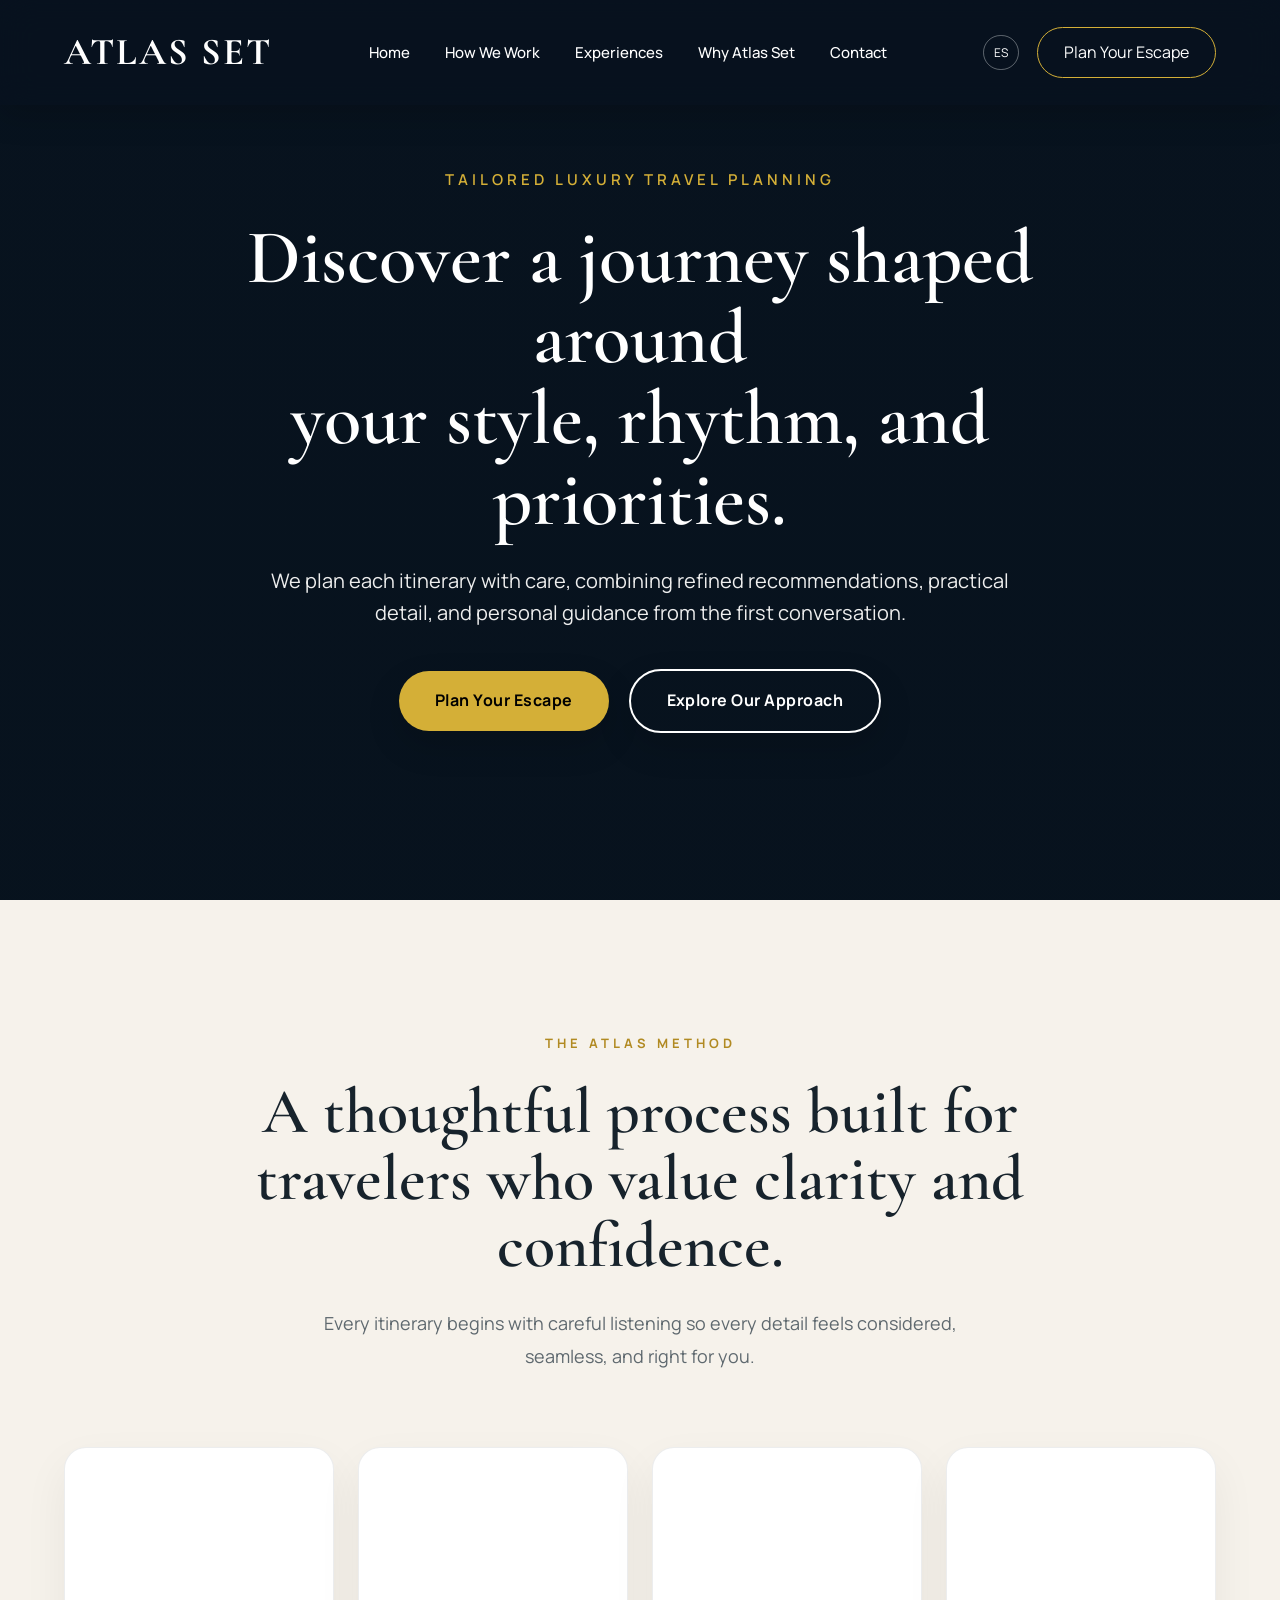
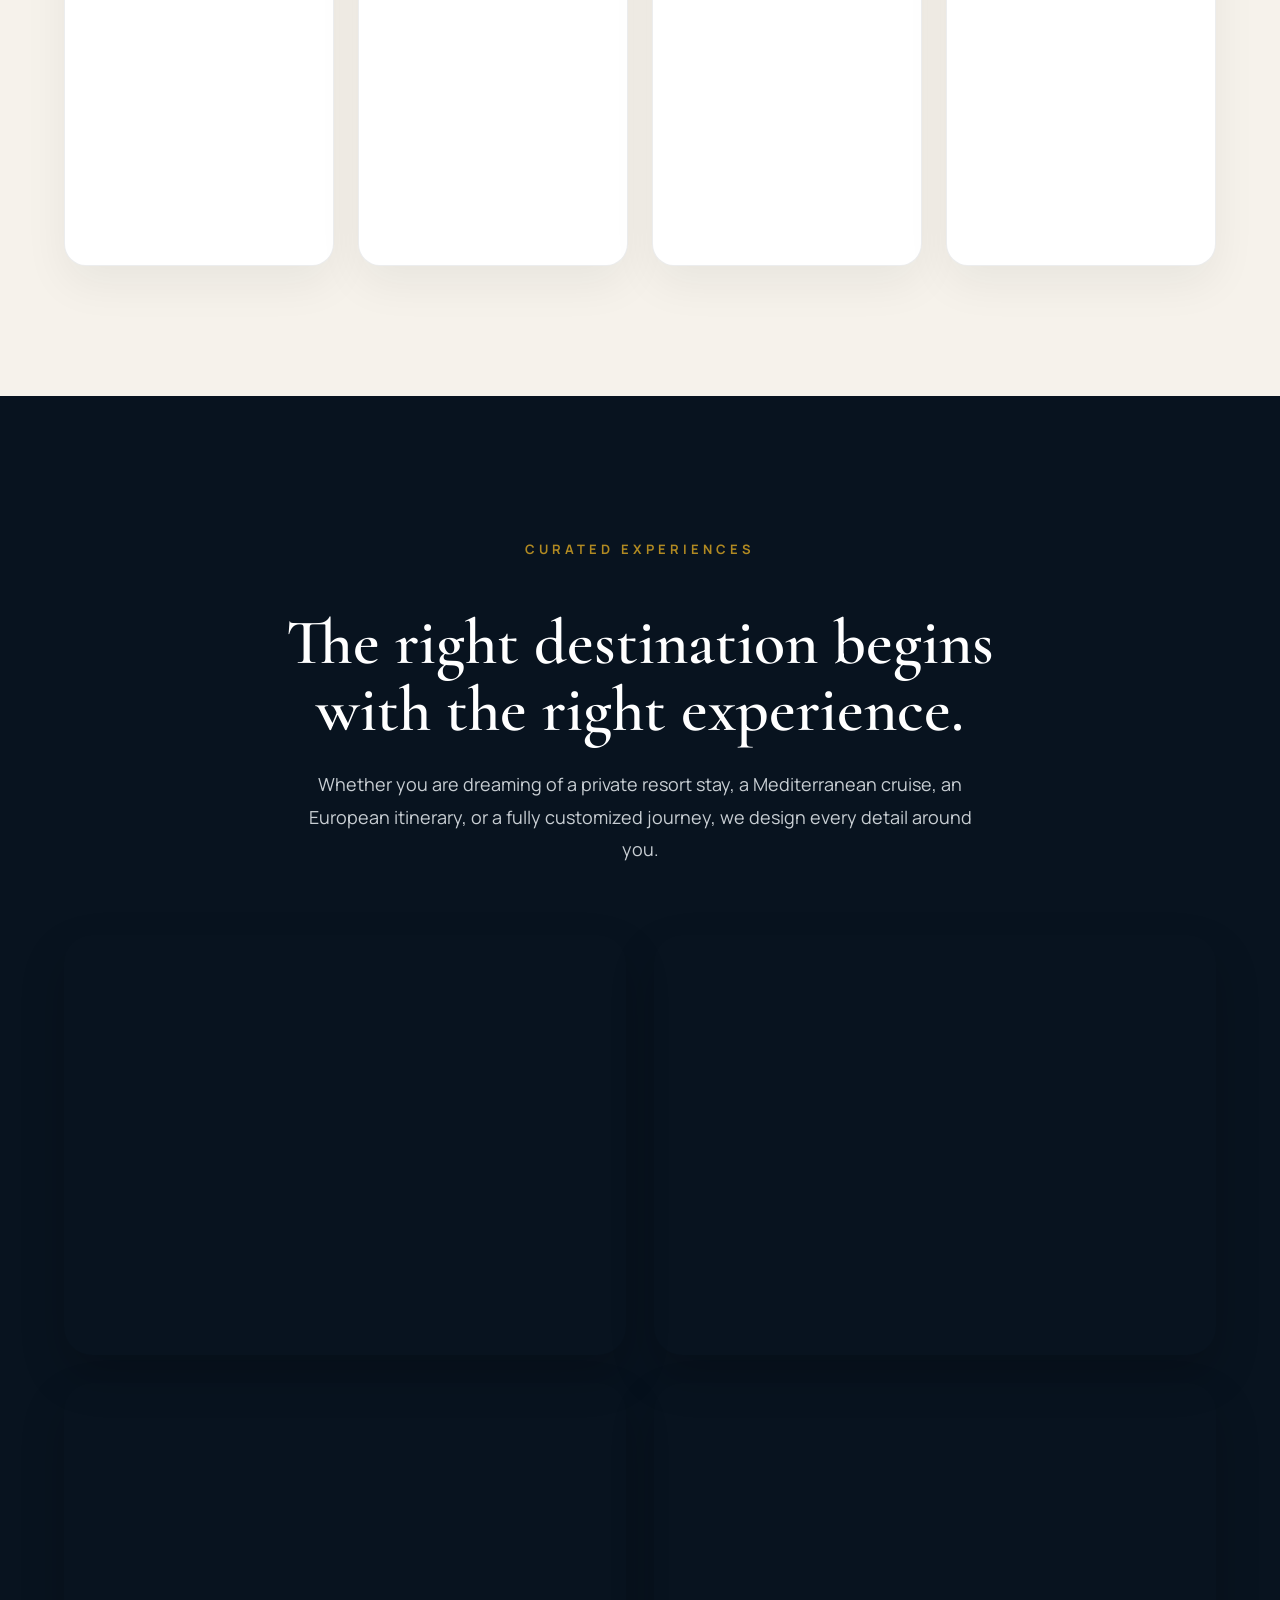
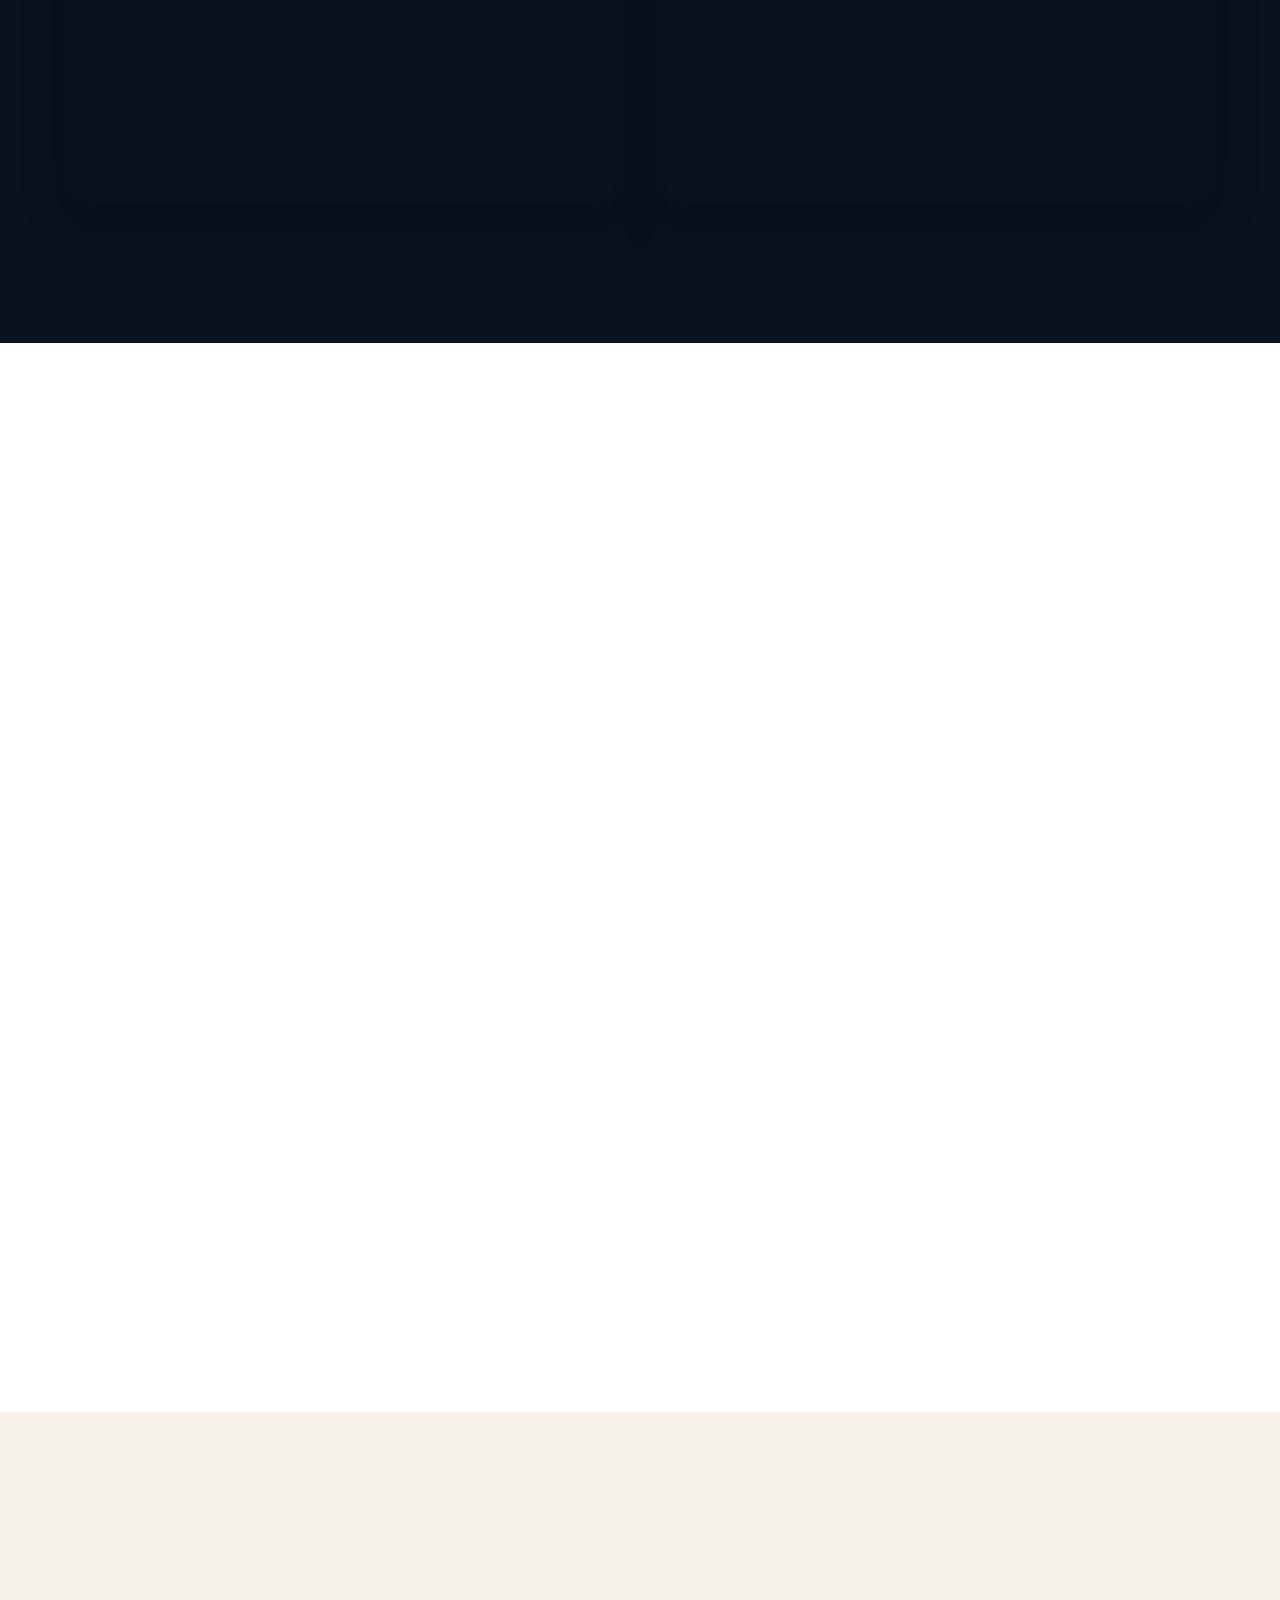
==== commit 6fceeb3b: "Update production email and domain" ====
--- a/index.html
+++ b/index.html
@@ -16,17 +16,17 @@
     <meta name="author" content="Atlas Set">
     <meta name="theme-color" content="#111111">
 
-    <link rel="canonical" href="https://hlaznarez-web.github.io/travel/">
-    <link rel="alternate" hreflang="en" href="https://hlaznarez-web.github.io/travel/">
-    <link rel="alternate" hreflang="es" href="https://hlaznarez-web.github.io/travel/">
+    <link rel="canonical" href="https://atlassettravel.com/">
+    <link rel="alternate" hreflang="en" href="https://atlassettravel.com/">
+    <link rel="alternate" hreflang="es" href="https://atlassettravel.com/">
     <link rel="icon" type="image/svg+xml" href="favicon.svg">
     <link rel="apple-touch-icon" href="favicon.svg">
 
     <meta property="og:type" content="website">
-    <meta property="og:url" content="https://hlaznarez-web.github.io/travel/">
+    <meta property="og:url" content="https://atlassettravel.com/">
     <meta property="og:title" content="Atlas Set | Luxury Travel Design">
     <meta property="og:description" content="Luxury travel design and personalized experiences for resorts, cruises, Europe tours, and bespoke journeys.">
-    <meta property="og:image" content="https://hlaznarez-web.github.io/travel/og-image.svg">
+    <meta property="og:image" content="https://atlassettravel.com/og-image.svg">
     <meta property="og:image:alt" content="Atlas Set luxury travel agency branding">
     <meta property="og:site_name" content="Atlas Set">
     <meta property="og:locale" content="en_US">
@@ -35,7 +35,7 @@
     <meta name="twitter:card" content="summary_large_image">
     <meta name="twitter:title" content="Atlas Set | Luxury Travel Design">
     <meta name="twitter:description" content="Luxury travel design and personalized experiences for resorts, cruises, Europe tours, and bespoke journeys.">
-    <meta name="twitter:image" content="https://hlaznarez-web.github.io/travel/og-image.svg">
+    <meta name="twitter:image" content="https://atlassettravel.com/og-image.svg">
 
     <link rel="preconnect" href="https://fonts.googleapis.com">
     <link rel="preconnect" href="https://fonts.gstatic.com" crossorigin>
@@ -650,7 +650,7 @@
                     </a>
 
                     <a
-                        href="mailto:hlaznarez@gmail.com"
+                        href="mailto:helloatlasset@gmail.com"
                         class="btn btn-light"
                         data-lang="cta.secondary"
                     >
@@ -667,8 +667,8 @@
 
                     <span></span>
 
-                    <a href="mailto:hlaznarez@gmail.com">
-                        hlaznarez@gmail.com
+                    <a href="mailto:helloatlasset@gmail.com">
+                        helloatlasset@gmail.com
                     </a>
 
                 </div>
@@ -695,11 +695,11 @@
             </p>
         </div>
 
-        <form action="https://formsubmit.co/hlaznarez@gmail.com" method="POST" class="contact-form" aria-label="Travel inquiry form">
+        <form action="https://formsubmit.co/helloatlasset@gmail.com" method="POST" class="contact-form" aria-label="Travel inquiry form">
 
 <input type="hidden" name="_subject" value="New Atlas Set Travel Inquiry">
 <input type="hidden" name="_captcha" value="false">
-<input type="hidden" name="_next" value="https://hlaznarez-web.github.io/travel/?success=true">
+<input type="hidden" name="_next" value="https://atlassettravel.com/?success=true">
 
             <div class="form-grid">
 
@@ -784,7 +784,7 @@
             </p>
 
             <p>
-                <a href="mailto:hlaznarez@gmail.com">hlaznarez@gmail.com</a>
+                <a href="mailto:helloatlasset@gmail.com">helloatlasset@gmail.com</a>
             </p>
 
         </div>
@@ -818,10 +818,10 @@
   "@context": "https://schema.org",
   "@type": "TravelAgency",
   "name": "Atlas Set",
-  "url": "https://hlaznarez-web.github.io/travel/",
+  "url": "https://atlassettravel.com/",
   "description": "Luxury travel design and personalized experiences for resorts, cruises, European tours, and bespoke journeys.",
   "telephone": "+1-786-503-5312",
-  "email": "hlaznarez@gmail.com",
+  "email": "helloatlasset@gmail.com",
   "address": {
     "@type": "PostalAddress",
     "addressCountry": "US"
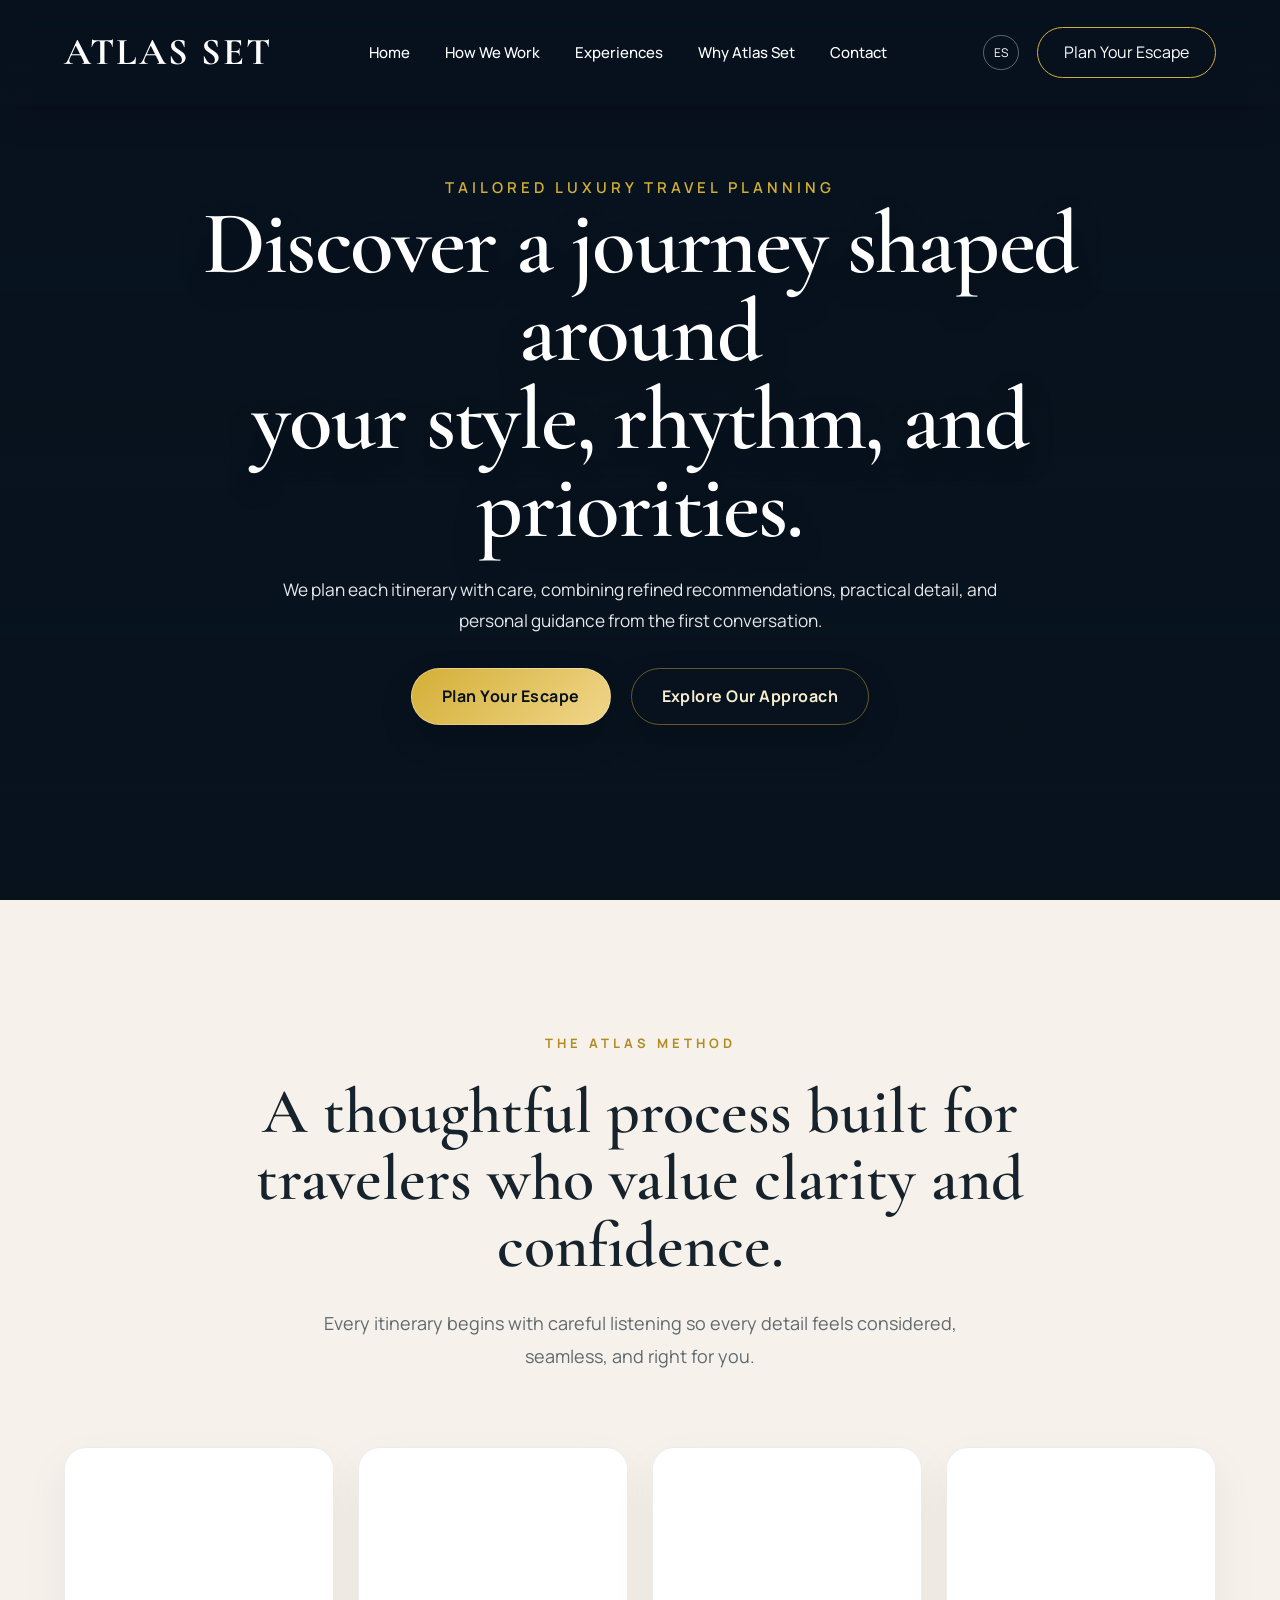
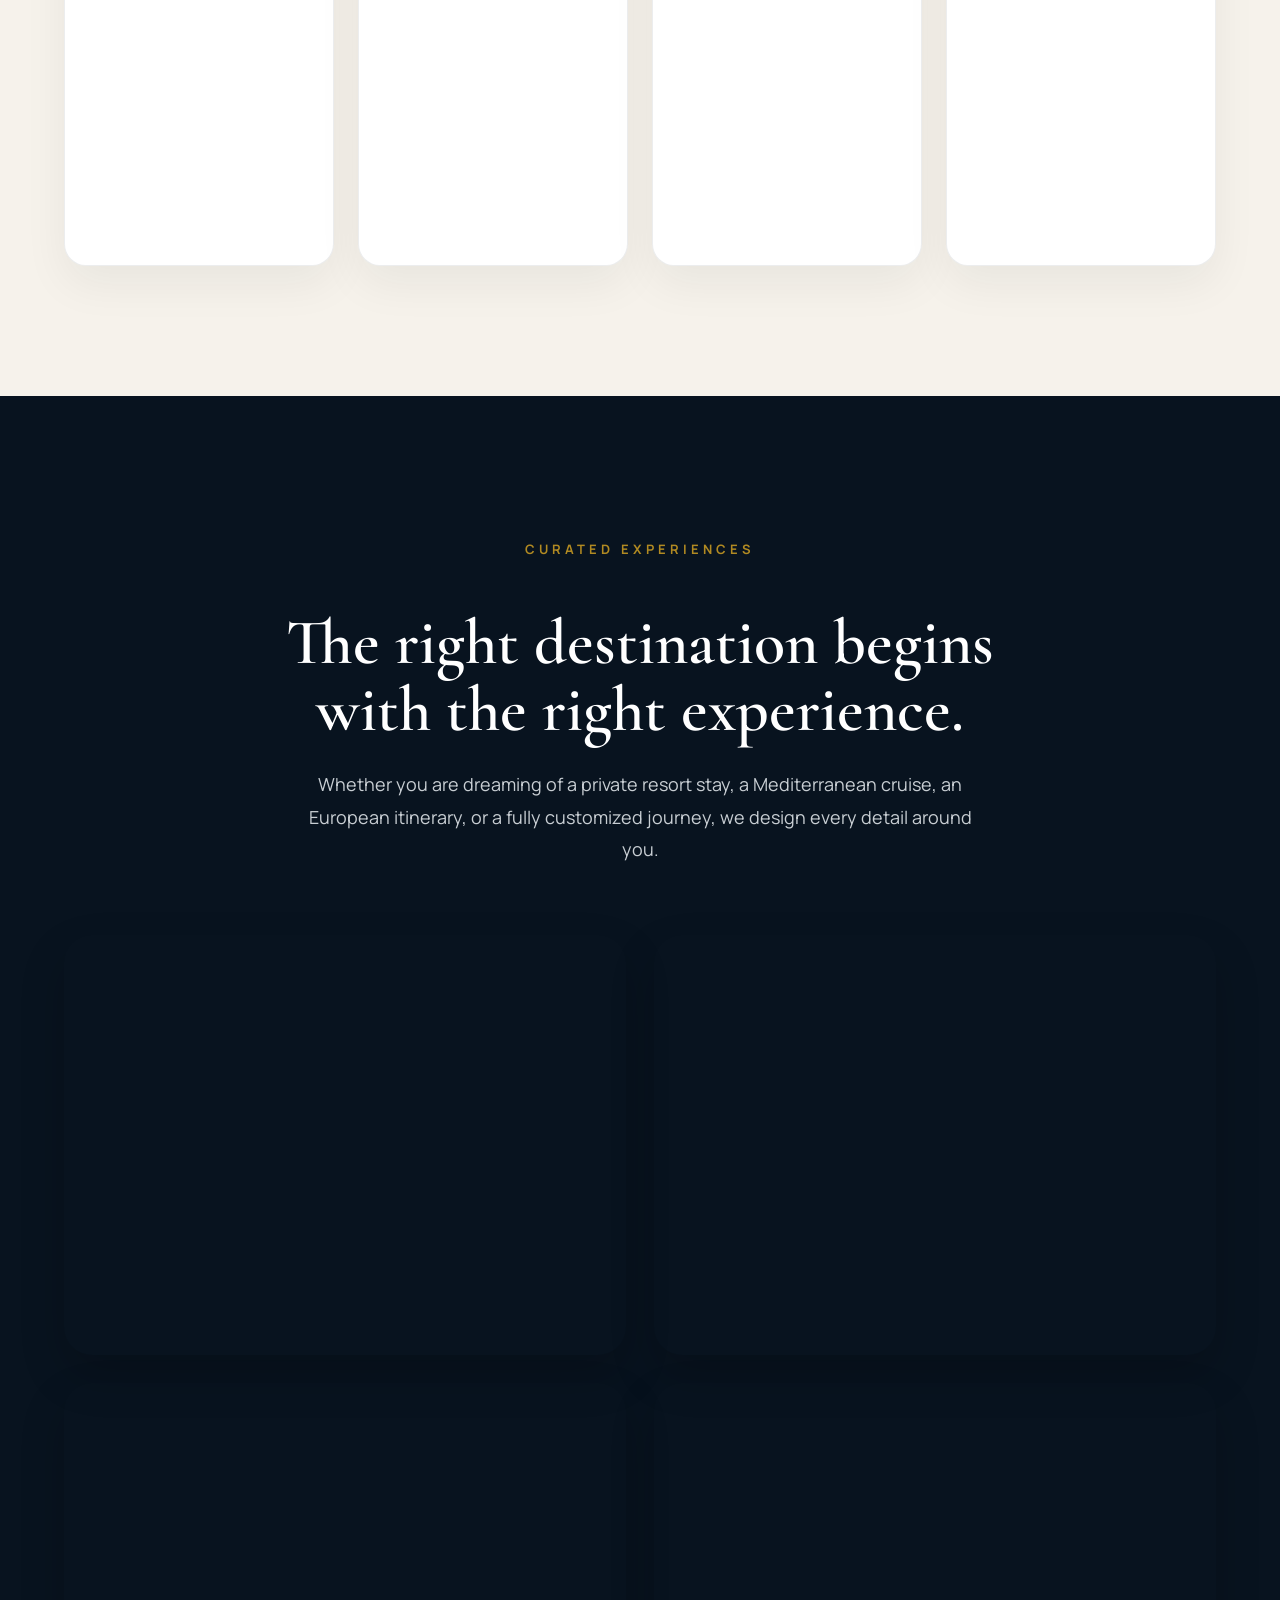
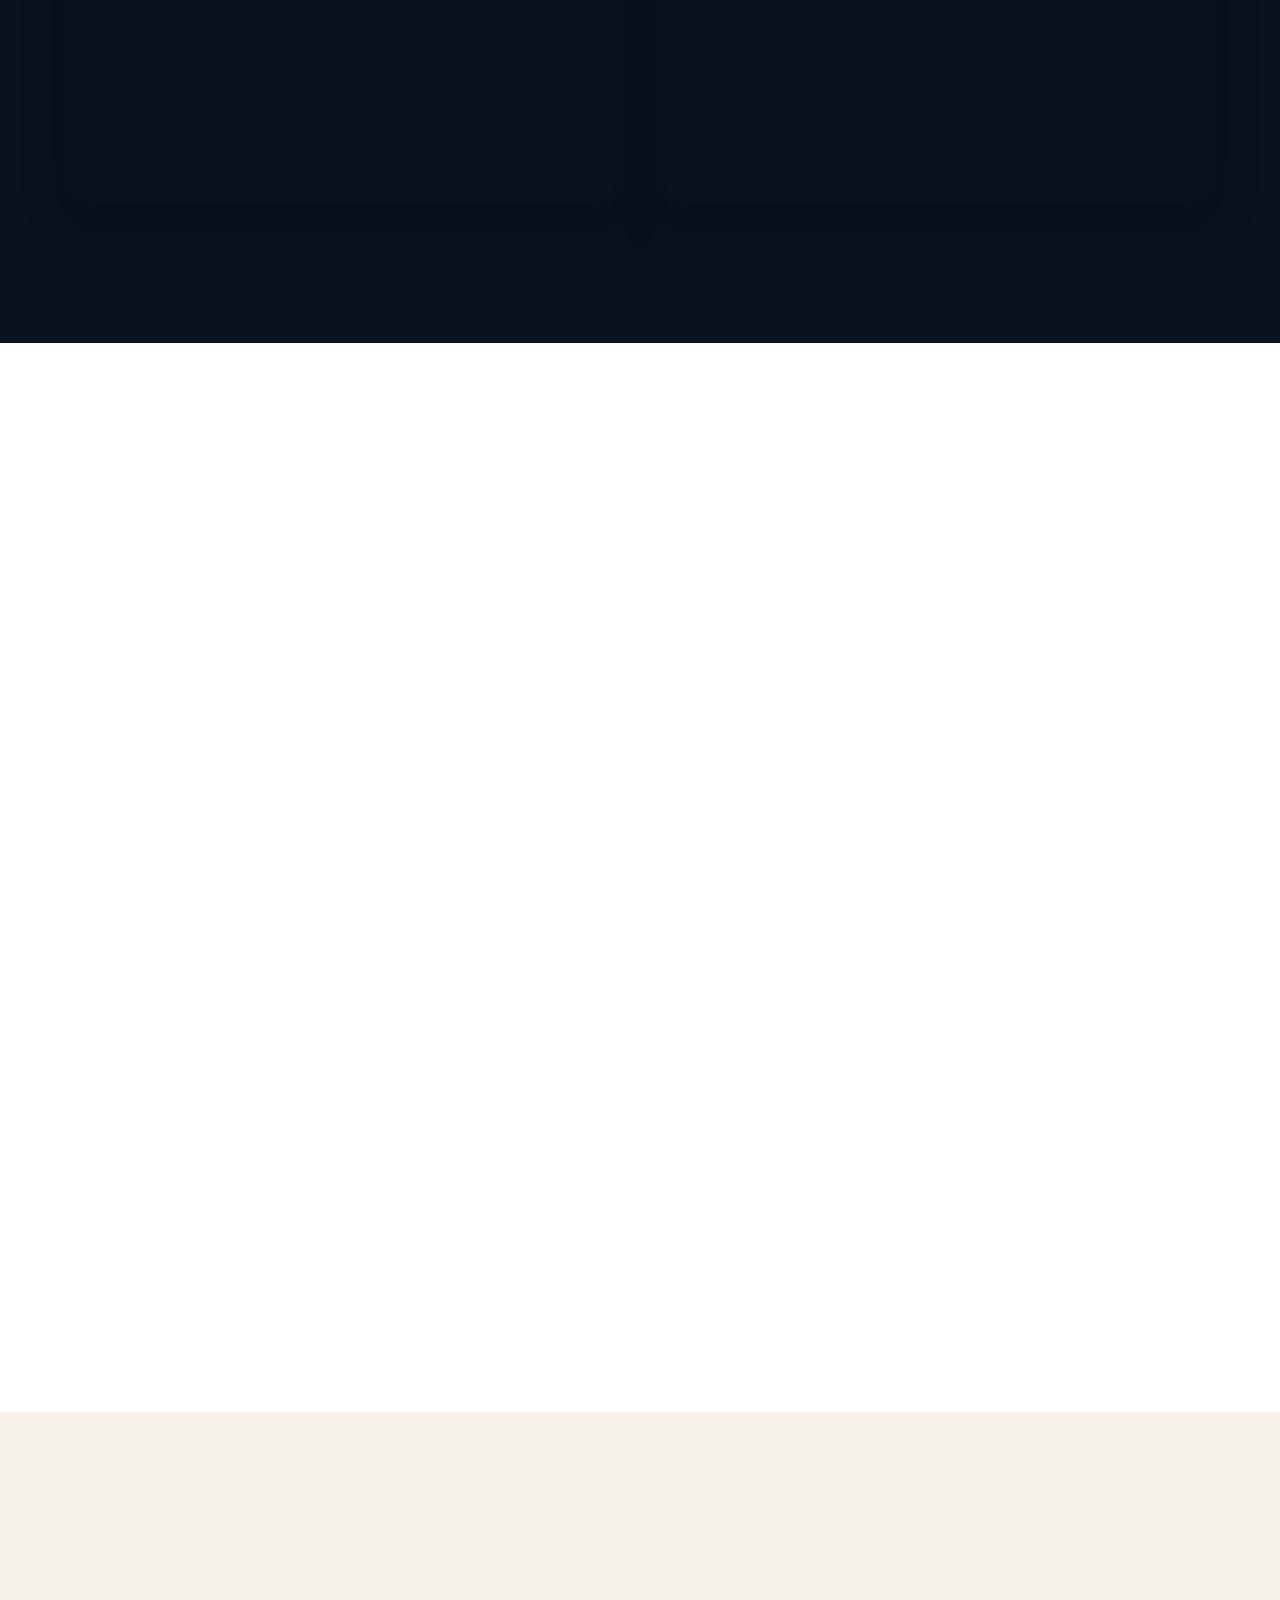
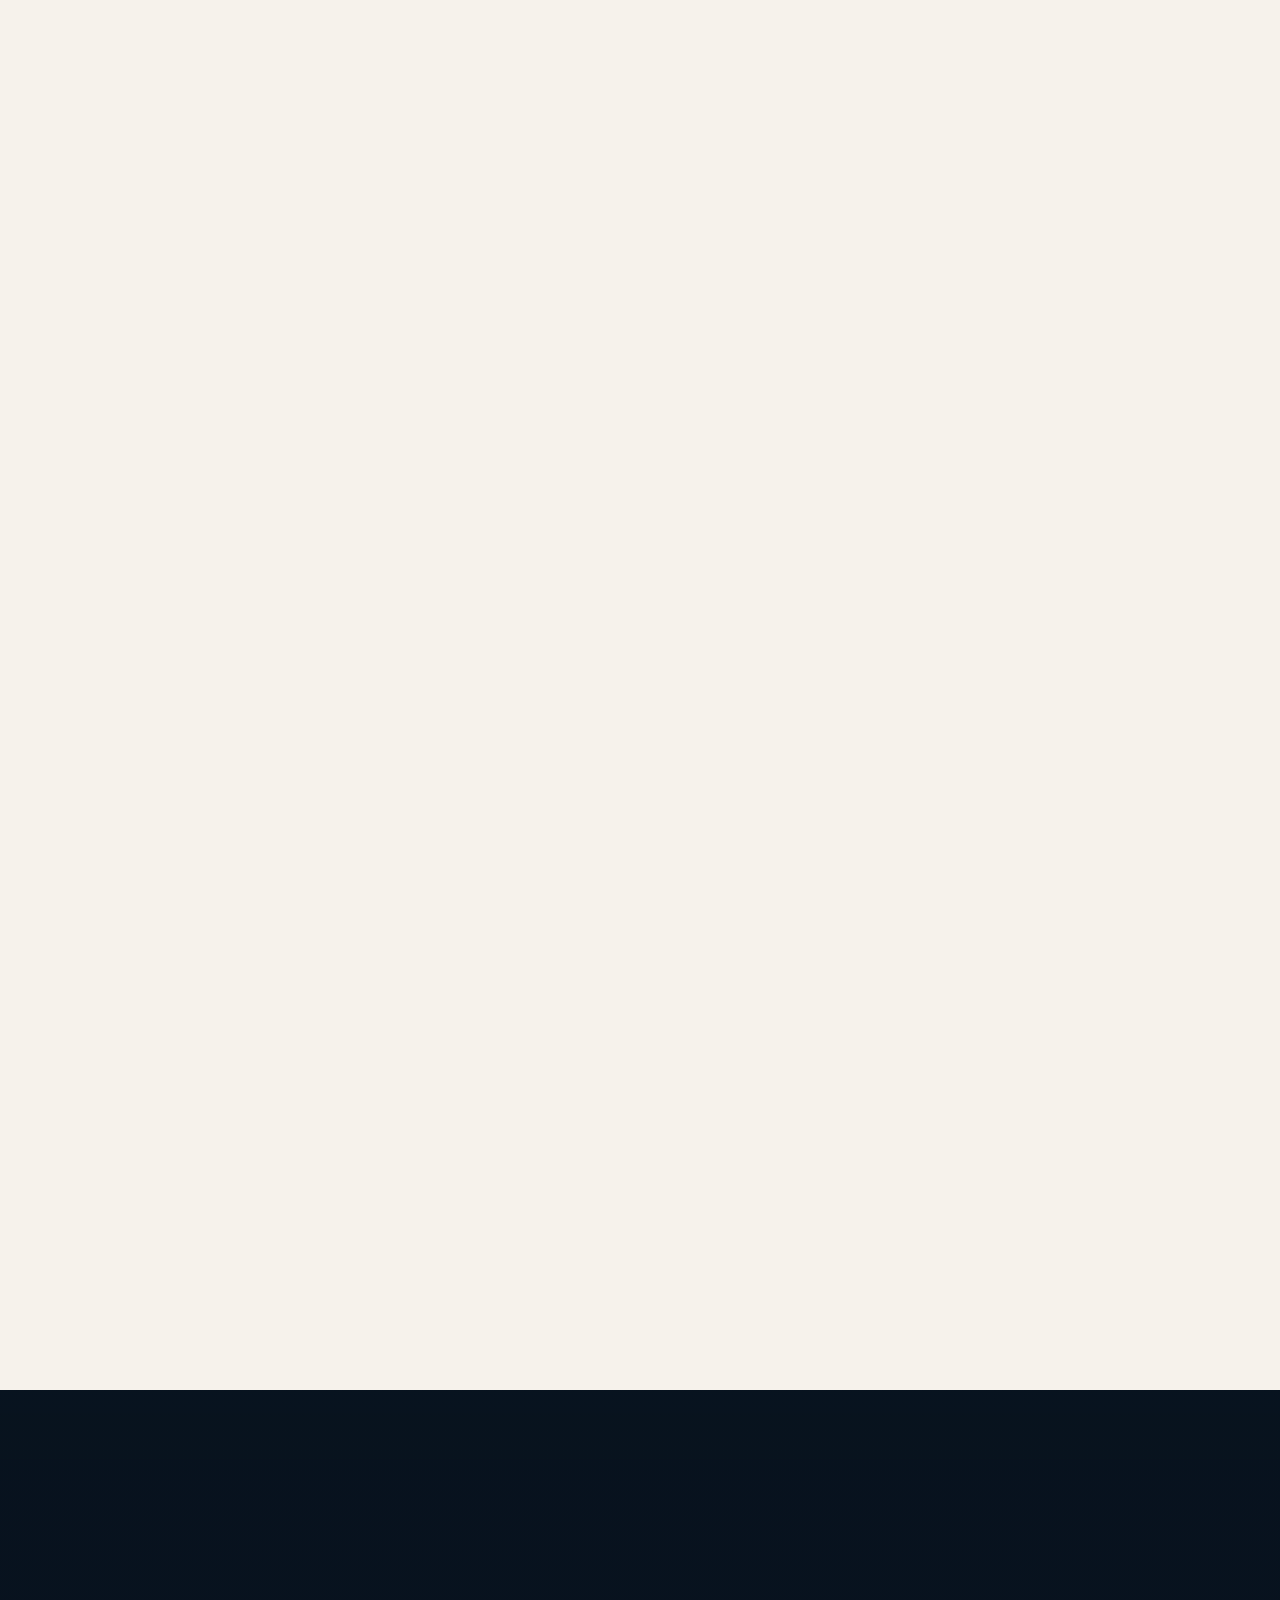
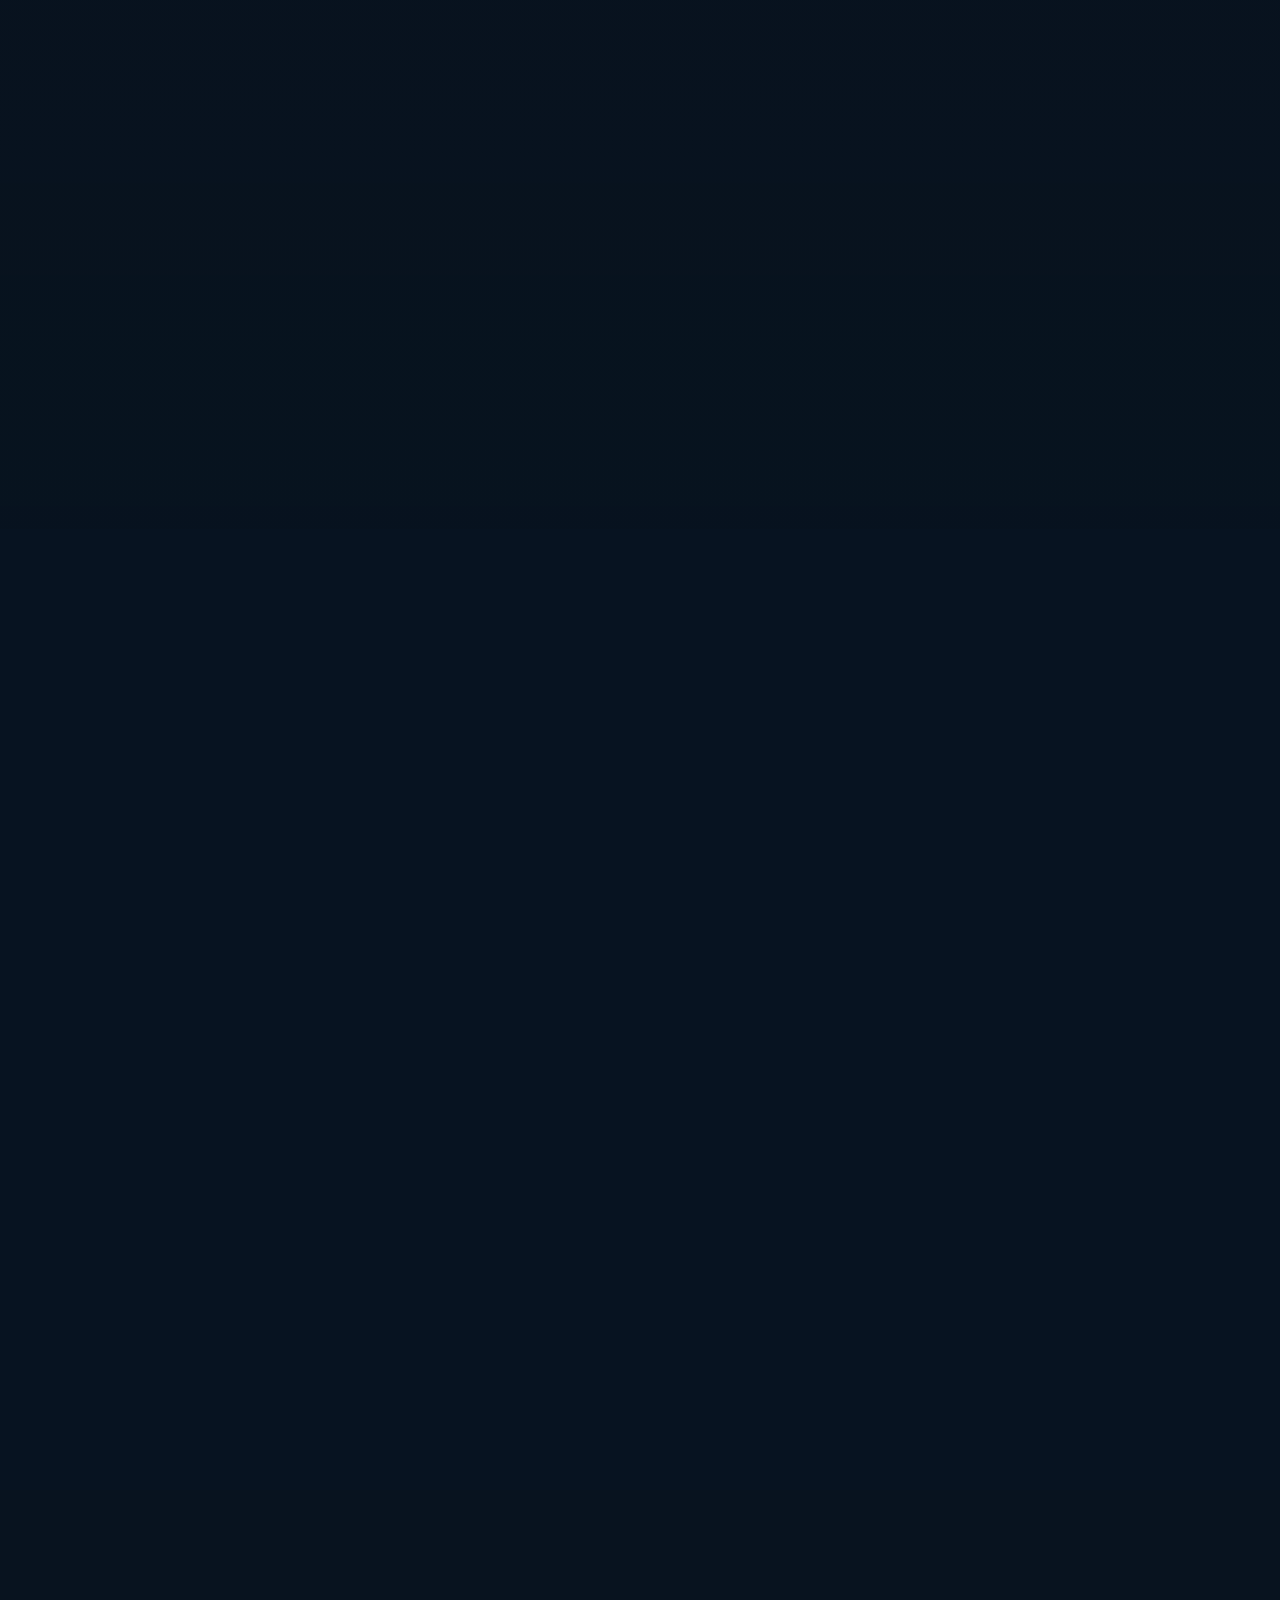
==== commit 5f615bc3: "Initial production-ready Atlas Set website - Added destination pages (Cancun, Punta Cana, Orlando, H" ====
--- a/index.html
+++ b/index.html
@@ -2,7 +2,15 @@
 <html lang="en">
 
 <head>
-
+<!-- Google tag (gtag.js) -->
+<script async src="https://www.googletagmanager.com/gtag/js?id=G-KC8V35B3CY"></script>
+<script>
+  window.dataLayer = window.dataLayer || [];
+  function gtag(){dataLayer.push(arguments);}
+  gtag('js', new Date());
+
+  gtag('config', 'G-KC8V35B3CY');
+</script>
     <meta charset="UTF-8">
     <meta name="viewport" content="width=device-width, initial-scale=1.0">
 
@@ -489,7 +497,7 @@
                             romance, and easy indulgence.
                         </p>
 
-                        <a href="#contact" class="btn btn-light" data-lang="trending.card1.cta">
+                        <a href="destinations/punta-cana.html" class="btn btn-light" data-lang="trending.card1.cta">
                             Learn More
                         </a>
 
@@ -512,7 +520,7 @@
                             every day feel effortless and elevated.
                         </p>
 
-                        <a href="#contact" class="btn btn-light" data-lang="trending.card2.cta">
+                        <a href="destinations/cancun.html" class="btn btn-light" data-lang="trending.card2.cta">
                             Learn More
                         </a>
 
@@ -535,7 +543,7 @@
                             moments for every member of the family.
                         </p>
 
-                        <a href="#contact" class="btn btn-light" data-lang="trending.card3.cta">
+                        <a href="destinations/orlando.html" class="btn btn-light" data-lang="trending.card3.cta">
                             Learn More
                         </a>
 
@@ -581,7 +589,7 @@
                             your pace and personal style.
                         </p>
 
-                        <a href="#contact" class="btn btn-light" data-lang="trending.card5.cta">
+                        <a href="destinations/europe.html" class="btn btn-light" data-lang="trending.card5.cta">
                             Learn More
                         </a>
 
@@ -604,7 +612,7 @@
                             a restorative island escape.
                         </p>
 
-                        <a href="#contact" class="btn btn-light" data-lang="trending.card6.cta">
+                        <a href="destinations/hawaii.html" class="btn btn-light" data-lang="trending.card6.cta">
                             Learn More
                         </a>
 
--- a/css/style.css
+++ b/css/style.css
@@ -87,6 +87,7 @@
    HEADER
 ========================================= */
 
+.site-header,
 .header {
     position: fixed;
     top: 0;
@@ -119,6 +120,18 @@
     font-weight: 700;
     letter-spacing: 2px;
     text-decoration: none;
+    transition: color 0.3s ease, transform 0.3s ease;
+}
+
+.logo span {
+    display: inline-block;
+    margin-left: 6px;
+    color: var(--gold);
+}
+
+.logo:hover {
+    color: var(--gold);
+    transform: translateY(-1px);
 }
 
 .nav-links {
@@ -134,7 +147,8 @@
     font-size: 15px;
     font-weight: 500;
     text-decoration: none;
-    transition: color 0.3s ease;
+    transition: color 0.3s ease, transform 0.3s ease;
+    padding-bottom: 4px;
 }
 
 .nav-links a::after {
@@ -150,6 +164,7 @@
 
 .nav-links a:hover {
     color: var(--gold);
+    transform: translateY(-1px);
 }
 
 .nav-links a:hover::after {
@@ -1254,6 +1269,29 @@
    SMALL MOBILE
 ========================================= */
 
+@media (max-width: 900px) {
+
+    .resort-grid,
+    .gallery-grid,
+    .feature-grid,
+    .testimonial-grid,
+    .service-grid {
+        grid-template-columns: 1fr 1fr;
+    }
+
+    .timeline {
+        grid-template-columns: 1fr 1fr;
+    }
+
+    .hero-content h1 {
+        font-size: clamp(46px, 8vw, 62px);
+    }
+
+    .hero-content p {
+        font-size: 1rem;
+    }
+}
+
 @media (max-width: 600px) {
 
     .experience-card {
@@ -1268,6 +1306,67 @@
 
     .experience-content h3 {
         font-size: 38px;
+    }
+
+    .destination-grid {
+        grid-template-columns: 1fr;
+        gap: 32px;
+    }
+
+    .resort-grid,
+    .gallery-grid,
+    .feature-grid,
+    .testimonial-grid,
+    .service-grid,
+    .timeline {
+        grid-template-columns: 1fr;
+    }
+
+    .destination-intro {
+        padding: 84px 0;
+    }
+
+    .section-heading {
+        margin-bottom: 40px;
+    }
+
+    .highlight-card,
+    .resort-content {
+        padding: 24px;
+    }
+
+    .hero-actions {
+        flex-direction: column;
+        gap: 12px;
+    }
+
+    .hero-note {
+        font-size: 0.8rem;
+        letter-spacing: 0.12em;
+    }
+
+    .destination-hero {
+        padding: 160px 20px 100px;
+    }
+
+    .nav-links {
+        gap: 12px;
+    }
+
+    .nav-links a {
+        font-size: 13px;
+    }
+
+    .logo {
+        font-size: 24px;
+        letter-spacing: 1px;
+    }
+
+    .whatsapp-float {
+        right: 16px;
+        bottom: 16px;
+        width: 52px;
+        height: 52px;
     }
 }
 
@@ -1541,3 +1640,635 @@
         transform: none;
     }
 }
+/* ===========================================
+   DESTINATION PAGES
+=========================================== */
+.destination-hero {
+
+    position: relative;
+    min-height: 100vh;
+
+    display: flex;
+    align-items: center;
+    justify-content: center;
+
+    padding: 180px 30px 120px;
+
+    background-image:
+        linear-gradient(rgba(8,19,31,.18), rgba(8,19,31,.35)),
+url("../images/destinations/cancun-hero.webp");
+
+    background-size: cover;
+    background-position: center;
+    background-repeat: no-repeat;
+
+    overflow: hidden;
+
+}
+
+.hero-overlay{
+
+    position:absolute;
+    inset:0;
+    background: radial-gradient(circle at top, rgba(212,175,55,.12), transparent 42%);
+
+}
+
+.hero-content{
+
+    position:relative;
+
+    max-width:980px;
+
+    text-align:center;
+
+    color:#ffffff;
+
+    z-index:2;
+    padding: 20px 0;
+
+}
+
+.hero-content .eyebrow {
+    display: inline-block;
+    margin-bottom: 16px;
+    color: var(--gold);
+    font-size: 0.82rem;
+    font-weight: 700;
+    letter-spacing: 0.28em;
+    text-transform: uppercase;
+}
+
+.hero-content h1 {
+    font-family: "Cormorant Garamond", serif;
+    font-size: clamp(58px, 7vw, 94px);
+    font-weight: 600;
+    line-height: 0.98;
+    letter-spacing: -0.02em;
+    margin: 0 0 22px;
+    text-shadow: 0 12px 30px rgba(0,0,0,.25);
+}
+
+.hero-content p {
+    max-width: 760px;
+    margin: 0 auto 32px;
+    font-size: 1.08rem;
+    line-height: 1.8;
+    color: rgba(255,255,255,.9);
+}
+
+.hero-actions {
+    display: flex;
+    align-items: center;
+    justify-content: center;
+    gap: 18px;
+    flex-wrap: wrap;
+}
+
+.hero-note {
+    color: rgba(255,255,255,.82);
+    font-size: 0.94rem;
+    letter-spacing: 0.16em;
+    text-transform: uppercase;
+}
+
+.btn {
+    display: inline-flex;
+    align-items: center;
+    justify-content: center;
+    padding: 15px 30px;
+    border-radius: 999px;
+    font-weight: 700;
+    letter-spacing: 0.03em;
+    text-decoration: none;
+    box-shadow: 0 14px 34px rgba(0, 0, 0, 0.15);
+    transition: transform 0.3s ease, background 0.3s ease, color 0.3s ease, box-shadow 0.3s ease, border-color 0.3s ease;
+}
+
+.btn:hover,
+.btn:focus-visible {
+    transform: translateY(-3px);
+}
+
+.btn-primary {
+    background: linear-gradient(135deg, var(--gold) 0%, #f0d68a 100%);
+    color: #071118;
+    border: 1px solid rgba(255,255,255,.3);
+}
+
+.btn-primary:hover,
+.btn-primary:focus-visible {
+    box-shadow: 0 18px 38px rgba(212,175,55,.26);
+}
+
+.btn-secondary {
+    border: 1px solid rgba(212,175,55,.45);
+    background: transparent;
+    color: #f7eecf;
+}
+
+.btn-secondary:hover,
+.btn-secondary:focus-visible {
+    background: rgba(212,175,55,.16);
+    color: var(--white);
+}
+
+.btn-light {
+    border: 1px solid rgba(255,255,255,.8);
+    background: transparent;
+    color: var(--white);
+}
+
+.btn-light:hover,
+.btn-light:focus-visible {
+    background: var(--white);
+    color: var(--dark);
+}
+
+/* ===== DESTINATION INTRO ===== */
+
+.destination-intro{
+    padding:110px 0;
+    background:#0d1724;
+}
+
+.destination-intro .container {
+    display: block;
+}
+
+.section-heading{
+    text-align:center;
+    margin-bottom:60px;
+}
+
+.section-heading h2{
+    font-size:clamp(2rem, 3vw, 2.8rem);
+    color:#fff;
+    margin-top:15px;
+    line-height:1.2;
+}
+
+.destination-grid{
+    display:grid;
+    grid-template-columns:1.3fr .9fr;
+    gap:60px;
+    align-items:start;
+}
+
+.destination-text p{
+    color:#d6dce5;
+    line-height:1.9;
+    margin-bottom:24px;
+    font-size:1.05rem;
+}
+
+.destination-highlights,
+.feature-grid,
+.resort-grid,
+.gallery-grid{
+    display:grid;
+    gap:25px;
+}
+
+.destination-highlights{
+    grid-template-columns:1fr;
+}
+
+.highlight-card{
+    background:#132235;
+    padding:30px;
+    border-radius:18px;
+    border:1px solid rgba(255,255,255,.08);
+    transition:all .3s ease;
+}
+
+.highlight-card:focus-within {
+    border-color: rgba(212,175,55,.7);
+    box-shadow: 0 0 0 3px rgba(212,175,55,.16);
+}
+
+.highlight-card:hover{
+    transform:translateY(-8px);
+    border-color:#d4af37;
+    box-shadow:0 15px 35px rgba(0,0,0,.25);
+}
+
+.highlight-card h3{
+    color:#fff;
+    margin-bottom:12px;
+}
+
+.highlight-card p{
+    color:#cbd4df;
+    line-height:1.7;
+}
+
+.resort-grid{
+    grid-template-columns:repeat(3, minmax(0, 1fr));
+}
+
+.resort-card{
+    overflow:hidden;
+    background:#132235;
+    border:1px solid rgba(255,255,255,.08);
+    border-radius:22px;
+    box-shadow:0 14px 30px rgba(0,0,0,.2);
+    transition:transform .3s ease, border-color .3s ease, box-shadow .3s ease;
+}
+
+.resort-card:hover{
+    transform:translateY(-10px);
+    border-color:#d4af37;
+    box-shadow:0 24px 44px rgba(0,0,0,.3);
+}
+
+.resort-card:hover .resort-image{
+    transform:scale(1.04);
+}
+
+.resort-image{
+    min-height:240px;
+    background-size:cover;
+    background-position:center;
+    background-repeat:no-repeat;
+    transition:transform .4s ease;
+}
+
+.resort-image-one{
+    background-image:linear-gradient(135deg, rgba(8,19,31,.15), rgba(8,19,31,.4)), url("https://images.unsplash.com/photo-1507525428034-b723cf961d3e?auto=format&fit=crop&w=1200&q=80");
+}
+
+.resort-image-two{
+    background-image:linear-gradient(135deg, rgba(8,19,31,.15), rgba(8,19,31,.4)), url("https://images.unsplash.com/photo-1500375592092-40eb2168fd21?auto=format&fit=crop&w=1200&q=80");
+}
+
+.resort-image-three{
+    background-image:linear-gradient(135deg, rgba(8,19,31,.15), rgba(8,19,31,.4)), url("https://images.unsplash.com/photo-1522708323590-d24dbb6b0267?auto=format&fit=crop&w=1200&q=80");
+}
+
+.resort-content{
+    padding:24px 24px 28px;
+}
+
+.resort-top{
+    display:flex;
+    align-items:flex-start;
+    justify-content:space-between;
+    gap:14px;
+    margin-bottom:10px;
+}
+
+.resort-top h3{
+    color:#fff;
+    margin-bottom:6px;
+}
+
+.rating{
+    color:#d4af37;
+    letter-spacing:0.2em;
+    font-size:0.9rem;
+}
+
+.resort-badge{
+    display:inline-block;
+    padding:6px 10px;
+    border:1px solid rgba(212,175,55,.35);
+    border-radius:999px;
+    color:#e9c96d;
+    font-size:0.74rem;
+    text-transform:uppercase;
+    letter-spacing:0.14em;
+    white-space:nowrap;
+}
+
+.resort-meta{
+    display:flex;
+    align-items:center;
+    justify-content:space-between;
+    gap:12px;
+    margin: 10px 0 8px;
+}
+
+.resort-category,
+.resort-price{
+    display:inline-block;
+    color:#cbd4df;
+    font-size:0.84rem;
+    letter-spacing:0.16em;
+    text-transform:uppercase;
+}
+
+.resort-price{
+    color:#d4af37;
+}
+
+.location{
+    margin-bottom:12px;
+    color:#d4af37;
+    font-size:0.95rem;
+}
+
+.resort-content p:last-of-type{
+    color:#cbd4df;
+    margin-bottom:18px;
+    line-height:1.7;
+}
+
+.gallery-grid{
+    grid-template-columns:repeat(3, minmax(0, 1fr));
+    gap: 24px;
+}
+
+.gallery-item{
+    position: relative;
+    min-height:220px;
+    overflow:hidden;
+    border-radius:20px;
+    border:1px solid rgba(255,255,255,.08);
+    box-shadow:0 12px 30px rgba(0,0,0,.18);
+    animation:fade-up .8s ease both;
+}
+
+.gallery-item img {
+    width:100%;
+    height:100%;
+    object-fit:cover;
+    display:block;
+    transition:transform .5s ease;
+}
+
+.gallery-item:hover img {
+    transform:scale(1.04);
+}
+
+.gallery-item figcaption {
+    position:absolute;
+    left:16px;
+    bottom:16px;
+    z-index:2;
+    padding:8px 12px;
+    background:rgba(8,19,31,.72);
+    color:#fff;
+    border-radius:999px;
+    font-size:0.82rem;
+    letter-spacing:0.16em;
+    text-transform:uppercase;
+}
+
+.gallery-item::after {
+    content:"";
+    position:absolute;
+    inset:0;
+    background:linear-gradient(180deg, rgba(8,19,31,.06), rgba(8,19,31,.34));
+    pointer-events:none;
+}
+
+.feature-grid{
+    grid-template-columns:repeat(2, minmax(0, 1fr));
+}
+
+.feature-card{
+    min-height:190px;
+}
+
+.experience-media {
+    position: relative;
+    margin: 12px 0 26px;
+    aspect-ratio: 16 / 9;
+    border-radius: 22px;
+    overflow: hidden;
+    background:
+        linear-gradient(rgba(8, 19, 31, 0.34), rgba(8, 19, 31, 0.62)),
+        url("https://images.unsplash.com/photo-1507525428034-b723cf961d3e?auto=format&fit=crop&w=1800&q=80") center / cover no-repeat;
+}
+
+.experience-media-overlay {
+    position: absolute;
+    inset: 0;
+    display: flex;
+    flex-direction: column;
+    align-items: center;
+    justify-content: center;
+    text-align: center;
+    gap: 16px;
+    background: linear-gradient(180deg, rgba(8, 19, 31, 0.2), rgba(8, 19, 31, 0.5));
+    padding: 20px;
+}
+
+.experience-media-play {
+    display: inline-flex;
+    align-items: center;
+    justify-content: center;
+    width: 84px;
+    height: 84px;
+    border-radius: 50%;
+    border: 1px solid rgba(255, 255, 255, 0.78);
+    background: rgba(8, 19, 31, 0.45);
+    color: #ffffff;
+    font-size: 2rem;
+    box-shadow: 0 14px 30px rgba(0, 0, 0, 0.24);
+}
+
+.experience-media h3 {
+    margin: 0;
+    font-size: clamp(1.5rem, 2.4vw, 2.2rem);
+}
+
+.experience-media .btn {
+    width: auto;
+}
+
+.trust-grid {
+    margin-bottom: 24px;
+}
+
+.trust-strip {
+    display:flex;
+    flex-wrap:wrap;
+    justify-content:center;
+    gap:12px;
+    margin-top:8px;
+}
+
+.trust-strip span {
+    display:inline-block;
+    padding:10px 14px;
+    border-radius:999px;
+    background:rgba(212,175,55,.12);
+    color:#f1dc95;
+    font-size:0.9rem;
+    border:1px solid rgba(212,175,55,.24);
+}
+
+.timeline {
+    display:grid;
+    grid-template-columns:repeat(5, minmax(0, 1fr));
+    gap:16px;
+    max-width:1100px;
+    margin:0 auto;
+}
+
+.timeline-step {
+    padding:24px 18px;
+    border-radius:18px;
+    background:#132235;
+    border:1px solid rgba(255,255,255,.08);
+    text-align:center;
+}
+
+.timeline-step span {
+    display:inline-block;
+    margin-bottom:10px;
+    color:#d4af37;
+    font-weight:700;
+    letter-spacing:0.2em;
+}
+
+.timeline-step h3 {
+    color:#fff;
+    font-size:1rem;
+}
+
+.testimonial-grid {
+    display:grid;
+    grid-template-columns:repeat(3, minmax(0, 1fr));
+    gap:22px;
+}
+
+.testimonial-card {
+    padding:28px;
+    border-radius:18px;
+    background:#132235;
+    border:1px solid rgba(255,255,255,.08);
+}
+
+.testimonial-card p {
+    color:#dce3ea;
+    line-height:1.8;
+    margin-bottom:16px;
+}
+
+.testimonial-card strong {
+    color:#d4af37;
+}
+
+.service-grid {
+    display:grid;
+    grid-template-columns:repeat(4, minmax(0, 1fr));
+    gap:14px;
+}
+
+.service-pill {
+    padding:14px 16px;
+    border-radius:999px;
+    background:#132235;
+    border:1px solid rgba(255,255,255,.08);
+    color:#e7ebee;
+    text-align:center;
+    font-size:0.95rem;
+}
+
+.faq-list{
+    display:grid;
+    gap:16px;
+    max-width:900px;
+    margin:0 auto;
+}
+
+.faq-item{
+    background:#132235;
+    border:1px solid rgba(255,255,255,.08);
+    border-radius:18px;
+    padding:22px 24px;
+    transition: border-color .3s ease, box-shadow .3s ease;
+}
+
+.faq-item:hover,
+.faq-item:focus-within {
+    border-color: rgba(212,175,55,.6);
+    box-shadow:0 12px 30px rgba(0,0,0,.16);
+}
+
+.faq-item summary {
+    cursor:pointer;
+    color:#fff;
+    font-weight:600;
+    list-style:none;
+    display:flex;
+    align-items:center;
+    justify-content:space-between;
+    gap:12px;
+}
+
+.faq-item summary::-webkit-details-marker {
+    display:none;
+}
+
+.faq-item summary::after {
+    content:"+";
+    color:#d4af37;
+    font-size:1.1rem;
+}
+
+.faq-item[open] summary::after {
+    content:"−";
+}
+
+.faq-item p {
+    margin-top:14px;
+    color:#cbd4df;
+    line-height:1.7;
+}
+
+.reveal{
+    animation:fade-up .8s ease both;
+}
+
+.reveal:nth-child(2){
+    animation-delay:.08s;
+}
+
+.reveal:nth-child(3){
+    animation-delay:.16s;
+}
+
+.reveal:nth-child(4){
+    animation-delay:.24s;
+}
+
+@keyframes fade-up {
+    from {
+        opacity:0;
+        transform:translateY(20px);
+    }
+    to {
+        opacity:1;
+        transform:translateY(0);
+    }
+}
+
+.whatsapp-float{
+    position:fixed;
+    right:24px;
+    bottom:24px;
+    z-index:1200;
+    width:58px;
+    height:58px;
+    border-radius:50%;
+    background:linear-gradient(135deg, #25d366, #128c7e);
+    box-shadow:0 14px 30px rgba(0,0,0,.25);
+    display:flex;
+    align-items:center;
+    justify-content:center;
+    text-decoration:none;
+    color:#fff;
+    font-size:1.45rem;
+}
+
+.whatsapp-float::before{
+    content:"✆";
+}
+
+.whatsapp-float:hover{
+    transform:translateY(-3px);
+}
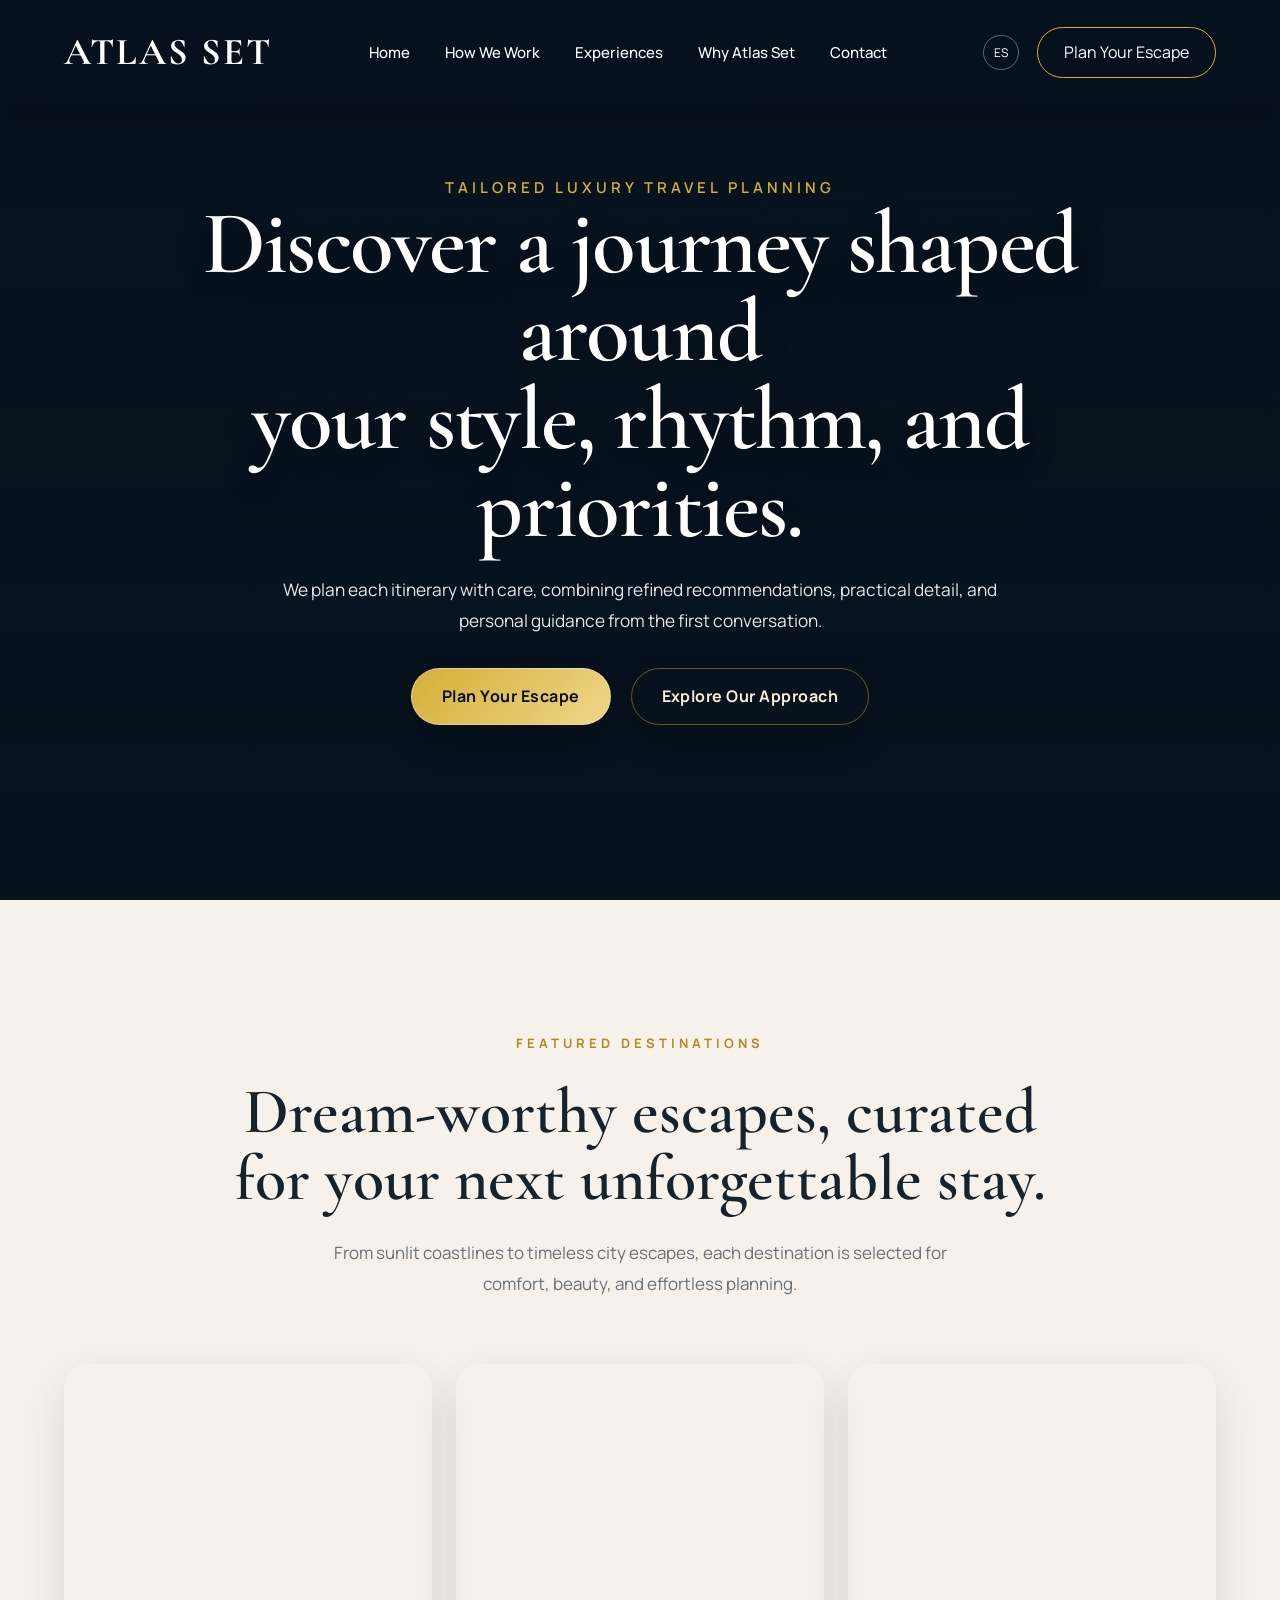
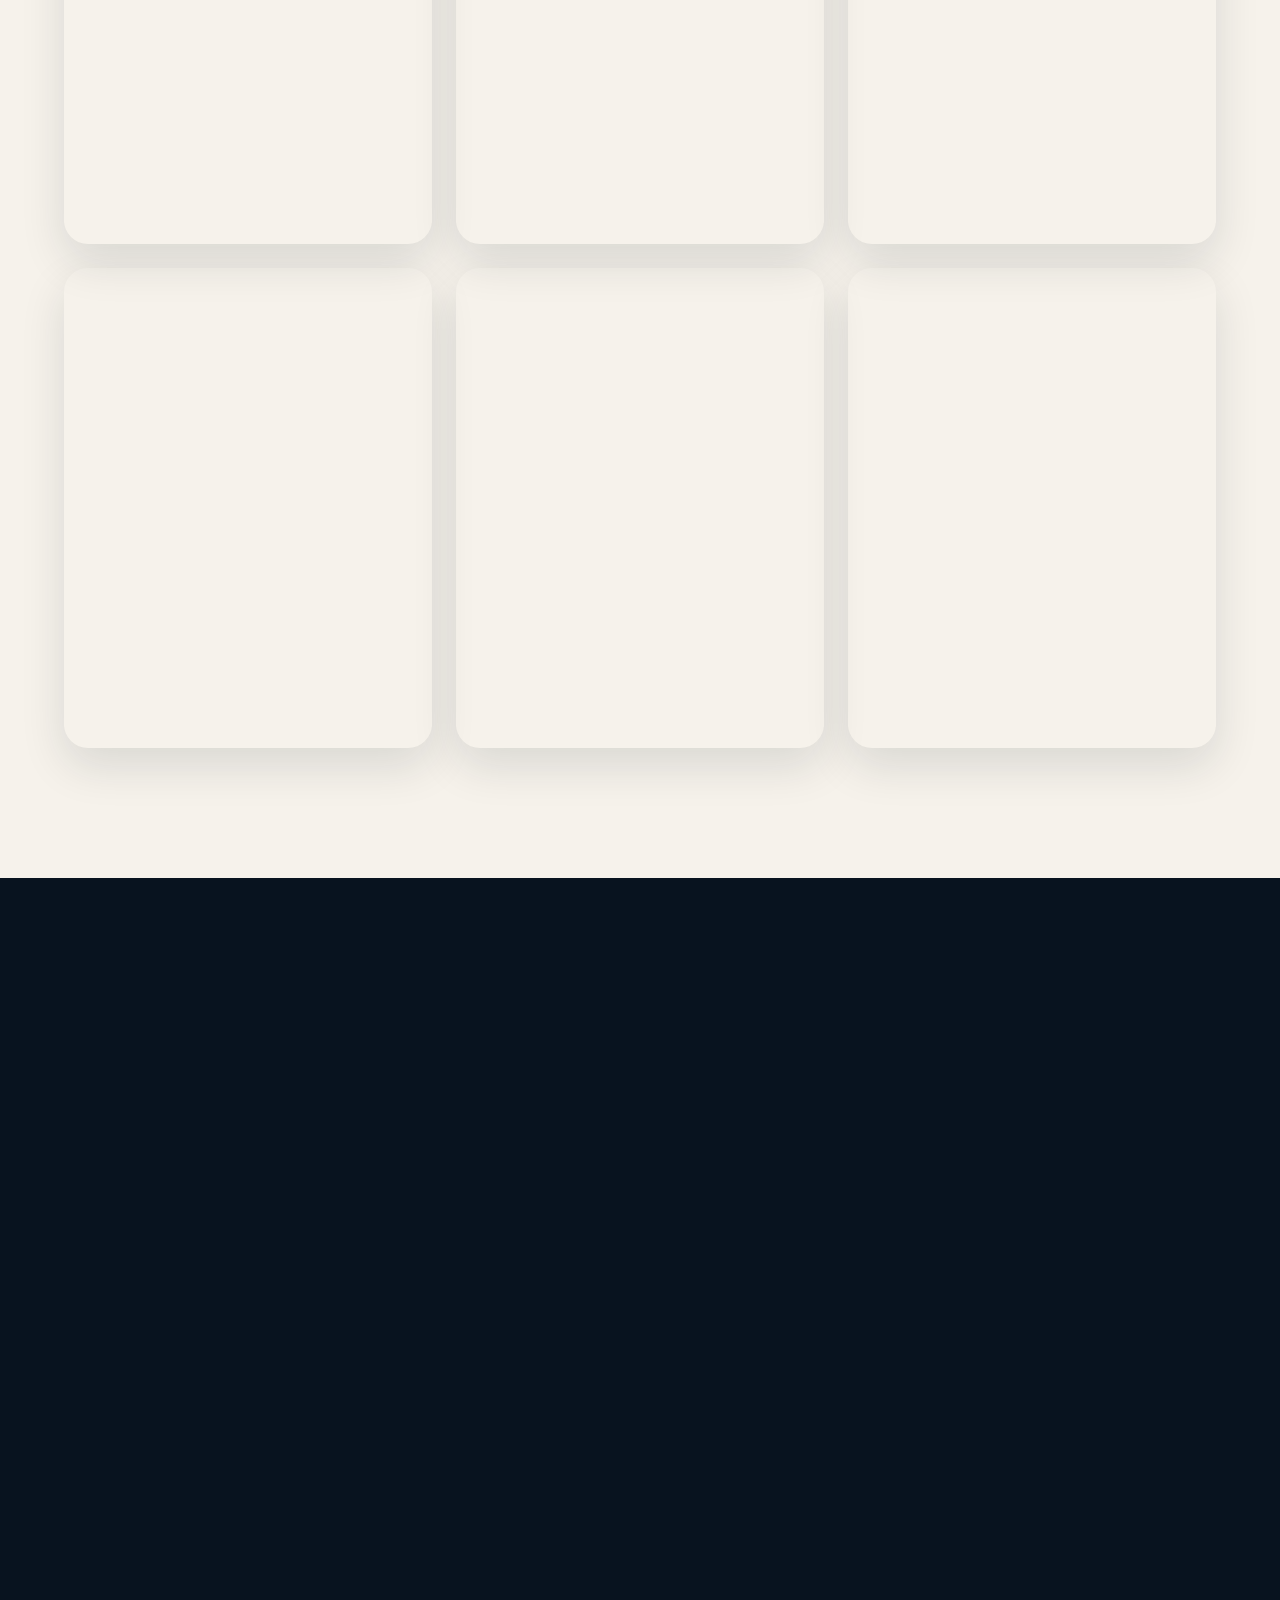
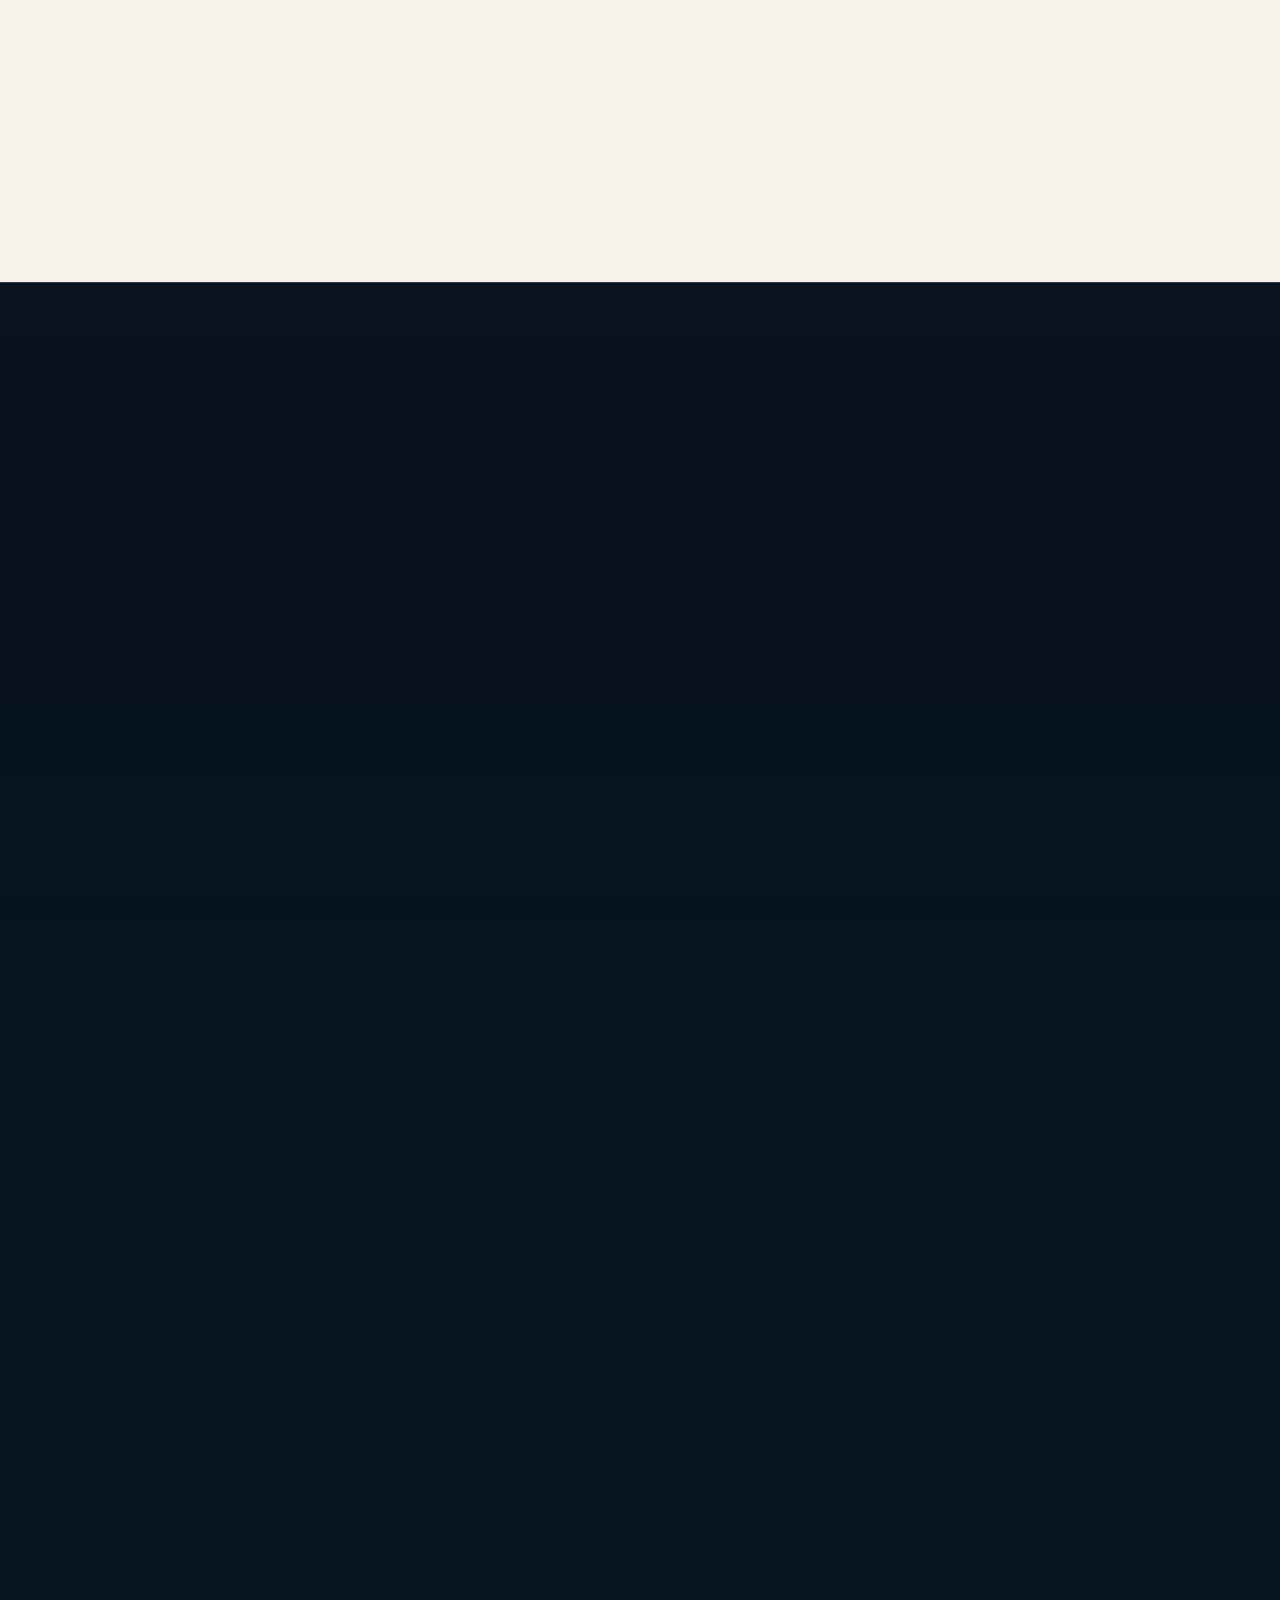
==== commit b6d60af4: "Phase 2 UX conversion optimization and destination cleanup" ====
--- a/index.html
+++ b/index.html
@@ -98,7 +98,7 @@
                     </li>
 
                     <li>
-                        <a href="#contact" data-lang="nav.contact">Contact</a>
+                        <a href="#inquiry" data-lang="nav.contact">Contact</a>
                     </li>
 
                 </ul>
@@ -111,7 +111,7 @@
                     EN
                 </button>
 
-                <a href="#contact" class="btn-nav" data-lang="nav.start">
+                <a href="#trending" class="btn-nav" data-lang="nav.start">
                     Start Your Journey
                 </a>
 
@@ -148,7 +148,7 @@
 
                 <div class="hero-buttons">
 
-                    <a href="#contact" class="btn btn-primary" data-lang="hero.design">
+                    <a href="#trending" class="btn btn-primary" data-lang="hero.design">
                         Book a Consultation
                     </a>
 
@@ -163,9 +163,279 @@
         </section>
 
 
-        <!-- THE ATLAS METHOD -->
+        <!-- FEATURED DESTINATIONS -->
+
+        <section class="trending-destinations" id="trending">
+
+            <div class="trending-header">
+
+                <span class="section-eyebrow" data-lang="trending.eyebrow">
+                    FEATURED DESTINATIONS
+                </span>
+
+                <h2 data-lang="trending.title" data-lang-type="html">
+                    Dream-worthy escapes, curated<br>
+                    for your next unforgettable stay.
+                </h2>
+
+                <p data-lang="trending.text">
+                    From sunlit coastlines to timeless city escapes, each destination is selected
+                    for comfort, beauty, and effortless planning.
+                </p>
+
+            </div>
+
+            <div class="trending-grid">
+
+                <article class="trending-card trending-punta-cana">
+
+                    <div class="trending-overlay"></div>
+
+                    <div class="trending-content">
+
+                        <span data-lang="trending.card1.country">Punta Cana</span>
+
+                        <h3 data-lang="trending.card1.title">Oceanfront Calm</h3>
+
+                        <p data-lang="trending.card1.text">
+                            Soft sand, luxury resorts, and a serene rhythm designed for rest,
+                            romance, and easy indulgence.
+                        </p>
+
+                        <a href="destinations/punta-cana.html" class="btn btn-light" data-lang="trending.card1.cta">
+                            Learn More
+                        </a>
+
+                    </div>
+
+                </article>
+
+                <article class="trending-card trending-cancun">
+
+                    <div class="trending-overlay"></div>
+
+                    <div class="trending-content">
+
+                        <span data-lang="trending.card2.country">Cancun & Riviera Maya</span>
+
+                        <h3 data-lang="trending.card2.title">Beachfront Luxury</h3>
+
+                        <p data-lang="trending.card2.text">
+                            Elegant stays, vibrant culture, and beautiful water views that make
+                            every day feel effortless and elevated.
+                        </p>
+
+                        <a href="destinations/cancun.html" class="btn btn-light" data-lang="trending.card2.cta">
+                            Learn More
+                        </a>
+
+                    </div>
+
+                </article>
+
+                <article class="trending-card trending-orlando">
+
+                    <div class="trending-overlay"></div>
+
+                    <div class="trending-content">
+
+                        <span data-lang="trending.card3.country">Orlando</span>
+
+                        <h3 data-lang="trending.card3.title">Family Magic</h3>
+
+                        <p data-lang="trending.card3.text">
+                            Thoughtfully planned stays with comfort, convenience, and memorable
+                            moments for every member of the family.
+                        </p>
+
+                        <a href="destinations/orlando.html" class="btn btn-light" data-lang="trending.card3.cta">
+                            Learn More
+                        </a>
+
+                    </div>
+
+                </article>
+
+                <article class="trending-card trending-cruises">
+
+                    <div class="trending-overlay"></div>
+
+                    <div class="trending-content">
+
+                        <span data-lang="trending.card4.country">Caribbean Cruises</span>
+
+                        <h3 data-lang="trending.card4.title">Seamless Voyages</h3>
+
+                        <p data-lang="trending.card4.text">
+                            From island hopping to private shore days, our cruise planning keeps
+                            every detail polished from start to finish.
+                        </p>
+
+                        <a href="destinations/cruises.html" class="btn btn-light" data-lang="trending.card4.cta">
+                            Learn More
+                        </a>
+
+                    </div>
+
+                </article>
+
+                <article class="trending-card trending-europe">
+
+                    <div class="trending-overlay"></div>
+
+                    <div class="trending-content">
+
+                        <span data-lang="trending.card5.country">Europe</span>
+
+                        <h3 data-lang="trending.card5.title">Timeless Discovery</h3>
+
+                        <p data-lang="trending.card5.text">
+                            Iconic cities, elegant stays, and curated experiences shaped around
+                            your pace and personal style.
+                        </p>
+
+                        <a href="destinations/europe.html" class="btn btn-light" data-lang="trending.card5.cta">
+                            Learn More
+                        </a>
+
+                    </div>
+
+                </article>
+
+                <article class="trending-card trending-hawaii">
+
+                    <div class="trending-overlay"></div>
+
+                    <div class="trending-content">
+
+                        <span data-lang="trending.card6.country">Hawaii</span>
+
+                        <h3 data-lang="trending.card6.title">Island Serenity</h3>
+
+                        <p data-lang="trending.card6.text">
+                            Balmy air, signature resorts, and graceful itineraries designed for
+                            a restorative island escape.
+                        </p>
+
+                        <a href="destinations/hawaii.html" class="btn btn-light" data-lang="trending.card6.cta">
+                            Learn More
+                        </a>
+
+                    </div>
+
+                </article>
+
+            </div>
+
+        </section>
+
+
+        <!-- EXPERIENCES -->
+
+        <section class="experiences" id="experiences">
+
+            <div class="section-title">
+
+                <span class="section-eyebrow" data-lang="experiences.eyebrow">
+                    CURATED EXPERIENCES
+                </span>
+
+                <h2 data-lang="experiences.title" data-lang-type="html">
+                    The right destination begins<br>
+                    with the right experience.
+                </h2>
+
+                <p data-lang="experiences.text">
+                    Whether you are dreaming of a private resort stay, a Mediterranean cruise,
+                    an European itinerary, or a fully customized journey, we design every detail around you.
+                </p>
+
+            </div>
+
+            <div class="experience-grid">
+
+                <article class="experience-card resort">
+
+                    <div class="experience-overlay"></div>
+
+                    <div class="experience-content">
+
+                        <span data-lang="experiences.card1.label">
+                            Private Resorts
+                        </span>
+
+                        <h3 data-lang="experiences.card1.title">
+                            Resort Retreats
+                        </h3>
+
+                    </div>
+
+                </article>
+
+                <article class="experience-card cruise">
+
+                    <div class="experience-overlay"></div>
+
+                    <div class="experience-content">
+
+                        <span data-lang="experiences.card2.label">
+                            Ocean Escapes
+                        </span>
+
+                        <h3 data-lang="experiences.card2.title">
+                            Cruise Journeys
+                        </h3>
+
+                    </div>
+
+                </article>
+
+                <article class="experience-card europe">
+
+                    <div class="experience-overlay"></div>
+
+                    <div class="experience-content">
+
+                        <span data-lang="experiences.card3.label">
+                            Curated Itineraries
+                        </span>
+
+                        <h3 data-lang="experiences.card3.title">
+                            Europe Tours
+                        </h3>
+
+                    </div>
+
+                </article>
+
+                <article class="experience-card custom">
+
+                    <div class="experience-overlay"></div>
+
+                    <div class="experience-content">
+
+                        <span data-lang="experiences.card4.label">
+                            Tailored to You
+                        </span>
+
+                        <h3 data-lang="experiences.card4.title">
+                            Custom Travel
+                        </h3>
+
+                    </div>
+
+                </article>
+
+            </div>
+
+        </section>
+
+
+        <!-- HOW WE WORK + WHY ATLAS SET -->
 
         <section class="atlas-method" id="how-we-work">
+
+            <div id="why-atlas-set" aria-hidden="true"></div>
 
             <div class="atlas-method-header">
 
@@ -248,8 +518,8 @@
                     </h3>
 
                     <p data-lang="method.card4.text">
-                        From planning to departure, we remain available to guide you
-                        through each important step with clarity and care.
+                        From planning to departure, you work with one advisor who keeps
+                        every key decision clear, practical and aligned to your priorities.
                     </p>
 
                 </article>
@@ -258,371 +528,6 @@
 
         </section>
 
-
-        <!-- EXPERIENCES -->
-
-        <section class="experiences" id="experiences">
-
-            <div class="section-title">
-
-                <span class="section-eyebrow" data-lang="experiences.eyebrow">
-                    CURATED EXPERIENCES
-                </span>
-
-                <h2 data-lang="experiences.title" data-lang-type="html">
-                    The right destination begins<br>
-                    with the right experience.
-                </h2>
-
-                <p data-lang="experiences.text">
-                    Whether you are dreaming of a private resort stay, a Mediterranean cruise,
-                    an European itinerary, or a fully customized journey, we design every detail around you.
-                </p>
-
-            </div>
-
-            <div class="experience-grid">
-
-                <article class="experience-card resort">
-
-                    <div class="experience-overlay"></div>
-
-                    <div class="experience-content">
-
-                        <span data-lang="experiences.card1.label">
-                            Private Resorts
-                        </span>
-
-                        <h3 data-lang="experiences.card1.title">
-                            Resort Retreats
-                        </h3>
-
-                    </div>
-
-                </article>
-
-                <article class="experience-card cruise">
-
-                    <div class="experience-overlay"></div>
-
-                    <div class="experience-content">
-
-                        <span data-lang="experiences.card2.label">
-                            Ocean Escapes
-                        </span>
-
-                        <h3 data-lang="experiences.card2.title">
-                            Cruise Journeys
-                        </h3>
-
-                    </div>
-
-                </article>
-
-                <article class="experience-card europe">
-
-                    <div class="experience-overlay"></div>
-
-                    <div class="experience-content">
-
-                        <span data-lang="experiences.card3.label">
-                            Curated Itineraries
-                        </span>
-
-                        <h3 data-lang="experiences.card3.title">
-                            Europe Tours
-                        </h3>
-
-                    </div>
-
-                </article>
-
-                <article class="experience-card custom">
-
-                    <div class="experience-overlay"></div>
-
-                    <div class="experience-content">
-
-                        <span data-lang="experiences.card4.label">
-                            Tailored to You
-                        </span>
-
-                        <h3 data-lang="experiences.card4.title">
-                            Custom Travel
-                        </h3>
-
-                    </div>
-
-                </article>
-
-            </div>
-
-        </section>
-
-
-        <!-- WHY TRAVELERS CHOOSE ATLAS SET -->
-
-        <section class="why-atlas" id="why-atlas-set">
-
-            <div class="why-atlas-header">
-
-                <span class="section-eyebrow" data-lang="why.eyebrow">
-                    WHY TRAVELERS CHOOSE ATLAS SET
-                </span>
-
-                <h2 data-lang="why.title" data-lang-type="html">
-                    Luxury is felt long before departure.<br>
-                    It begins with thoughtful planning.
-                </h2>
-
-                <p data-lang="why.text">
-                    We combine careful planning, refined recommendations, and personal guidance
-                    to help you make confident decisions with clarity.
-                </p>
-
-            </div>
-
-            <div class="why-grid">
-
-                <article class="why-card">
-
-                    <span class="why-number">
-                        01
-                    </span>
-
-                    <h3 data-lang="why.card1.title">
-                        Thoughtful Planning
-                    </h3>
-
-                    <p data-lang="why.card1.text">
-                        Every itinerary is designed around your budget, travel style,
-                        expectations, and priorities from the start.
-                    </p>
-
-                </article>
-
-                <article class="why-card">
-
-                    <span class="why-number">
-                        02
-                    </span>
-
-                    <h3 data-lang="why.card2.title">
-                        Practical Recommendations
-                    </h3>
-
-                    <p data-lang="why.card2.text">
-                        We compare thoughtful travel options to identify the experience
-                        that offers the strongest overall value.
-                    </p>
-
-                </article>
-
-                <article class="why-card">
-
-                    <span class="why-number">
-                        03
-                    </span>
-
-                    <h3 data-lang="why.card3.title">
-                        Confident Decisions
-                    </h3>
-
-                    <p data-lang="why.card3.text">
-                        We help identify important requirements, costs, and considerations
-                        before you make a reservation.
-                    </p>
-
-                </article>
-
-                <article class="why-card">
-
-                    <span class="why-number">
-                        04
-                    </span>
-
-                    <h3 data-lang="why.card4.title">
-                        Personal Support
-                    </h3>
-
-                    <p data-lang="why.card4.text">
-                        From your first consultation until departure, you work with
-                        a real person who understands your journey and priorities.
-                    </p>
-
-                </article>
-
-            </div>
-
-        </section>
-
-
-
-        <!-- FEATURED DESTINATIONS -->
-
-        <section class="trending-destinations" id="trending">
-
-            <div class="trending-header">
-
-                <span class="section-eyebrow" data-lang="trending.eyebrow">
-                    FEATURED DESTINATIONS
-                </span>
-
-                <h2 data-lang="trending.title" data-lang-type="html">
-                    Dream-worthy escapes, curated<br>
-                    for your next unforgettable stay.
-                </h2>
-
-                <p data-lang="trending.text">
-                    From sunlit coastlines to timeless city escapes, each destination is selected
-                    for comfort, beauty, and effortless planning.
-                </p>
-
-            </div>
-
-            <div class="trending-grid">
-
-                <article class="trending-card trending-punta-cana">
-
-                    <div class="trending-overlay"></div>
-
-                    <div class="trending-content">
-
-                        <span data-lang="trending.card1.country">Punta Cana</span>
-
-                        <h3 data-lang="trending.card1.title">Oceanfront Calm</h3>
-
-                        <p data-lang="trending.card1.text">
-                            Soft sand, luxury resorts, and a serene rhythm designed for rest,
-                            romance, and easy indulgence.
-                        </p>
-
-                        <a href="destinations/punta-cana.html" class="btn btn-light" data-lang="trending.card1.cta">
-                            Learn More
-                        </a>
-
-                    </div>
-
-                </article>
-
-                <article class="trending-card trending-cancun">
-
-                    <div class="trending-overlay"></div>
-
-                    <div class="trending-content">
-
-                        <span data-lang="trending.card2.country">Cancun & Riviera Maya</span>
-
-                        <h3 data-lang="trending.card2.title">Beachfront Luxury</h3>
-
-                        <p data-lang="trending.card2.text">
-                            Elegant stays, vibrant culture, and beautiful water views that make
-                            every day feel effortless and elevated.
-                        </p>
-
-                        <a href="destinations/cancun.html" class="btn btn-light" data-lang="trending.card2.cta">
-                            Learn More
-                        </a>
-
-                    </div>
-
-                </article>
-
-                <article class="trending-card trending-orlando">
-
-                    <div class="trending-overlay"></div>
-
-                    <div class="trending-content">
-
-                        <span data-lang="trending.card3.country">Orlando</span>
-
-                        <h3 data-lang="trending.card3.title">Family Magic</h3>
-
-                        <p data-lang="trending.card3.text">
-                            Thoughtfully planned stays with comfort, convenience, and memorable
-                            moments for every member of the family.
-                        </p>
-
-                        <a href="destinations/orlando.html" class="btn btn-light" data-lang="trending.card3.cta">
-                            Learn More
-                        </a>
-
-                    </div>
-
-                </article>
-
-                <article class="trending-card trending-cruises">
-
-                    <div class="trending-overlay"></div>
-
-                    <div class="trending-content">
-
-                        <span data-lang="trending.card4.country">Caribbean Cruises</span>
-
-                        <h3 data-lang="trending.card4.title">Seamless Voyages</h3>
-
-                        <p data-lang="trending.card4.text">
-                            From island hopping to private shore days, our cruise planning keeps
-                            every detail polished from start to finish.
-                        </p>
-
-                        <a href="#contact" class="btn btn-light" data-lang="trending.card4.cta">
-                            Learn More
-                        </a>
-
-                    </div>
-
-                </article>
-
-                <article class="trending-card trending-europe">
-
-                    <div class="trending-overlay"></div>
-
-                    <div class="trending-content">
-
-                        <span data-lang="trending.card5.country">Europe</span>
-
-                        <h3 data-lang="trending.card5.title">Timeless Discovery</h3>
-
-                        <p data-lang="trending.card5.text">
-                            Iconic cities, elegant stays, and curated experiences shaped around
-                            your pace and personal style.
-                        </p>
-
-                        <a href="destinations/europe.html" class="btn btn-light" data-lang="trending.card5.cta">
-                            Learn More
-                        </a>
-
-                    </div>
-
-                </article>
-
-                <article class="trending-card trending-hawaii">
-
-                    <div class="trending-overlay"></div>
-
-                    <div class="trending-content">
-
-                        <span data-lang="trending.card6.country">Hawaii</span>
-
-                        <h3 data-lang="trending.card6.title">Island Serenity</h3>
-
-                        <p data-lang="trending.card6.text">
-                            Balmy air, signature resorts, and graceful itineraries designed for
-                            a restorative island escape.
-                        </p>
-
-                        <a href="destinations/hawaii.html" class="btn btn-light" data-lang="trending.card6.cta">
-                            Learn More
-                        </a>
-
-                    </div>
-
-                </article>
-
-            </div>
-
-        </section>
 
 
         <!-- FINAL CALL TO ACTION -->
@@ -635,21 +540,19 @@
                     START YOUR JOURNEY
                 </span>
 
-                <h2 data-lang="cta.title" data-lang-type="html">
-                    Your next journey should feel calm,<br>
-                    clear, and effortless.
-                </h2>
-
-                <p data-lang="cta.text">
-                    Share a few details about where you want to go, how you travel,
-                    and what matters most, and we will help you begin with confidence.
-                </p>
+                <h2 data-lang="cta.title" data-lang-type="html">Ready to Start Planning?</h2>
+
+                <p data-lang="cta.text">Complete the inquiry form below, or reach us directly if you prefer to connect first.</p>
 
                 <div class="final-cta-buttons">
+
+                    <a href="#inquiry" class="btn btn-primary" data-lang="cta.form">
+                        Start My Inquiry
+                    </a>
 
                     <a
                         href="https://wa.me/17865035312"
-                        class="btn btn-primary"
+                        class="btn btn-light"
                         target="_blank"
                         rel="noopener noreferrer"
                         data-lang="cta.primary"
@@ -707,6 +610,7 @@
 
 <input type="hidden" name="_subject" value="New Atlas Set Travel Inquiry">
 <input type="hidden" name="_captcha" value="false">
+        <input type="text" name="_honey" style="display:none" tabindex="-1" autocomplete="off">
 <input type="hidden" name="_next" value="https://atlassettravel.com/?success=true">
 
             <div class="form-grid">
@@ -767,6 +671,10 @@
                 Send My Inquiry
             </button>
 
+            <p class="form-privacy-note" data-lang="form.privacy" data-lang-type="html">
+                By submitting this inquiry, you agree to our <a href="privacy.html">Privacy Policy</a> and <a href="terms.html">Terms of Service</a>.
+            </p>
+
         </form>
 
     </div>
@@ -811,9 +719,15 @@
 
     </div>
 
-    <div class="footer-bottom" data-lang="footer.bottom">
-
-        © 2026 ATLAS SET · Crafted for Thoughtful Travel.
+    <div class="footer-bottom">
+
+        <span data-lang="footer.bottom">© 2026 ATLAS SET · Crafted for Thoughtful Travel.</span>
+
+        <div class="footer-legal-links">
+            <a href="privacy.html" data-lang="footer.privacy">Privacy Policy</a>
+            <span aria-hidden="true">·</span>
+            <a href="terms.html" data-lang="footer.terms">Terms of Service</a>
+        </div>
 
     </div>
 
--- a/css/style.css
+++ b/css/style.css
@@ -567,6 +567,11 @@
 }
 
 .experience-content span {
+    display: inline-block;
+    padding: 5px 10px;
+    border-radius: 999px;
+    background: rgba(8, 19, 31, 0.48);
+    border: 1px solid rgba(8, 19, 31, 0.14);
     color: var(--gold);
     font-size: 13px;
     font-weight: 600;
@@ -799,6 +804,11 @@
 }
 
 .trending-content span {
+    display: inline-block;
+    padding: 5px 10px;
+    border-radius: 999px;
+    background: rgba(8, 19, 31, 0.48);
+    border: 1px solid rgba(8, 19, 31, 0.14);
     color: var(--gold);
     font-size: 12px;
     font-weight: 700;
@@ -872,6 +882,20 @@
     border-top: 1px solid rgba(255, 255, 255, 0.1);
     font-size: 14px;
     color: #9da7b0;
+}
+
+.footer-legal-links {
+    margin-top: 6px;
+    display: flex;
+    align-items: center;
+    gap: 8px;
+}
+
+.footer-legal-links a,
+.footer-legal-links span {
+    color: #9da7b0;
+    font-size: 13px;
+    line-height: 1.6;
 }
 
 .trending-punta-cana {
@@ -1602,6 +1626,20 @@
     max-width:320px;
 }
 
+.form-privacy-note {
+    margin-top: 14px;
+    color: #9da7b0;
+    font-size: 13px;
+    line-height: 1.6;
+    max-width: 520px;
+}
+
+.form-privacy-note a {
+    color: #cad2d8;
+    text-decoration: underline;
+    text-underline-offset: 2px;
+}
+
 @media(max-width:900px){
 
     .form-grid{
@@ -2040,6 +2078,14 @@
     background:
         linear-gradient(rgba(8, 19, 31, 0.34), rgba(8, 19, 31, 0.62)),
         url("https://images.unsplash.com/photo-1507525428034-b723cf961d3e?auto=format&fit=crop&w=1800&q=80") center / cover no-repeat;
+}
+
+@media (min-width: 901px) {
+    .experience-media {
+        aspect-ratio: auto;
+        height: clamp(420px, 42vw, 480px);
+        margin: 8px 0 18px;
+    }
 }
 
 .experience-media-overlay {
@@ -2272,3 +2318,53 @@
 .whatsapp-float:hover{
     transform:translateY(-3px);
 }
+
+@media (max-width: 900px) {
+    .destination-intro {
+        padding: 92px 0;
+    }
+
+    .section-heading {
+        margin-bottom: 44px;
+    }
+
+    .destination-grid {
+        grid-template-columns: 1fr;
+        gap: 34px;
+    }
+
+    .destination-text p {
+        margin-bottom: 18px;
+    }
+
+    .resort-grid,
+    .gallery-grid,
+    .feature-grid {
+        grid-template-columns: repeat(2, minmax(0, 1fr));
+    }
+}
+
+@media (max-width: 600px) {
+    .destination-intro {
+        padding: 76px 0;
+    }
+
+    .section-heading {
+        margin-bottom: 34px;
+    }
+
+    .highlight-card,
+    .testimonial-card,
+    .faq-item {
+        padding: 20px;
+    }
+
+    .resort-grid,
+    .gallery-grid,
+    .feature-grid,
+    .service-grid,
+    .timeline,
+    .testimonial-grid {
+        grid-template-columns: 1fr;
+    }
+}
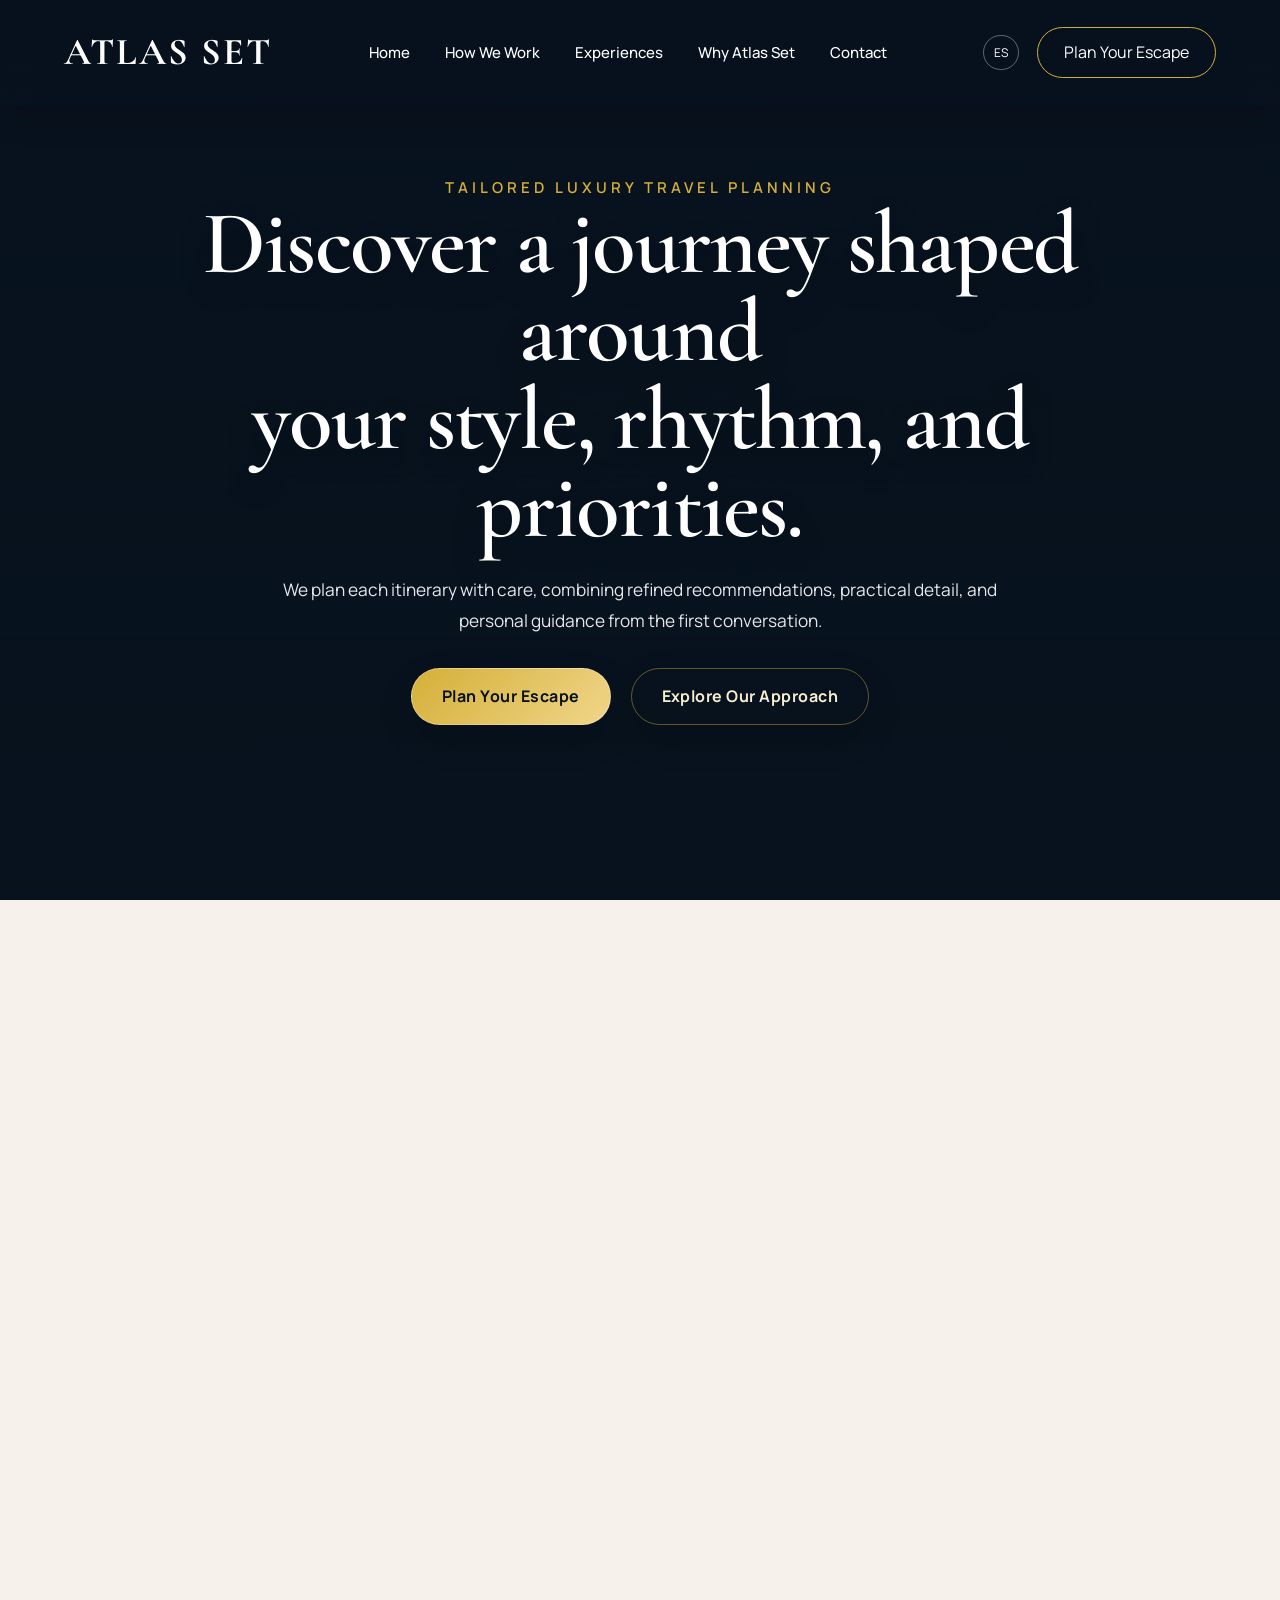
==== commit 3d5f29f0: "Optimize mobile navigation and responsive UX" ====
--- a/index.html
+++ b/index.html
@@ -53,7 +53,7 @@
         rel="stylesheet"
     >
 
-    <link rel="stylesheet" href="css/style.css?v=6">
+    <link rel="stylesheet" href="css/style.css?v=7">
 
 </head>
 
@@ -138,7 +138,7 @@
 
                 <h1 data-lang="hero.title" data-lang-type="html">
                     Discover a journey shaped around<br>
-                    your style, rhythm, and priorities.
+                     your style, rhythm, and priorities.
                 </h1>
 
                 <p data-lang="hero.text">
@@ -733,7 +733,7 @@
 
 </footer>
 
-<script src="js/script.js" defer></script>
+<script src="js/script.js?v=8" defer></script>
 
 <script type="application/ld+json">
 {
--- a/css/style.css
+++ b/css/style.css
@@ -1074,6 +1074,14 @@
 
 @media (max-width: 768px) {
 
+    html {
+        scroll-padding-top: 88px;
+    }
+
+    .header .container {
+        flex-wrap: wrap;
+    }
+
     .container {
         width: 92%;
         padding: 18px 0;
@@ -1318,6 +1326,30 @@
 
 @media (max-width: 600px) {
 
+    .destination-hero {
+        min-height: 100svh;
+        padding: 110px 20px 64px;
+    }
+
+    [data-page="puntaCana"] .destination-hero .hero-content h1,
+    [data-page="orlando"] .destination-hero .hero-content h1,
+    [data-page="europe"] .destination-hero .hero-content h1,
+    [data-page="hawaii"] .destination-hero .hero-content h1 {
+        margin-bottom: 16px;
+        font-size: clamp(40px, 11vw, 46px);
+        line-height: 1;
+    }
+
+    [data-page="puntaCana"] .destination-hero .hero-content p,
+    [data-page="orlando"] .destination-hero .hero-content p,
+    [data-page="europe"] .destination-hero .hero-content p,
+    [data-page="hawaii"] .destination-hero .hero-content p {
+        max-width: 35ch;
+        margin-bottom: 22px;
+        font-size: 0.94rem;
+        line-height: 1.55;
+    }
+
     .experience-card {
         height: 300px;
         border-radius: 20px;
@@ -1369,8 +1401,10 @@
         letter-spacing: 0.12em;
     }
 
-    .destination-hero {
-        padding: 160px 20px 100px;
+    .resort-top {
+        flex-direction: column;
+        align-items: flex-start;
+        gap: 10px;
     }
 
     .nav-links {
@@ -1419,8 +1453,12 @@
     }
 
     .hero h1 {
-        font-size: 38px;
-        line-height: 1.08;
+        font-size: 34px;
+        line-height: 1.04;
+    }
+
+    .hero h1 br {
+        display: none;
     }
 
     .hero p {
@@ -1480,7 +1518,7 @@
 @media (max-width: 390px) {
 
     .hero h1 {
-        font-size: 35px;
+        font-size: 32px;
     }
 
     .hero p {
@@ -1517,7 +1555,7 @@
     }
 
     .hero h1 {
-        font-size: 32px;
+        font-size: 30px;
     }
 
     .btn {
@@ -1640,6 +1678,35 @@
     text-underline-offset: 2px;
 }
 
+.experience-planning-cta {
+    max-width: 920px;
+    margin: 42px auto 0;
+    padding-top: 30px;
+    border-top: 1px solid rgba(255,255,255,.12);
+    display: flex;
+    align-items: center;
+    justify-content: space-between;
+    gap: 28px;
+}
+
+.experience-planning-cta h3 {
+    margin: 0 0 8px;
+    color: #fff;
+    font-family: "Cormorant Garamond", serif;
+    font-size: 32px;
+    font-weight: 600;
+}
+
+.experience-planning-cta p {
+    margin: 0;
+    color: #cbd4df;
+    line-height: 1.7;
+}
+
+.experience-planning-cta .btn {
+    flex: 0 0 auto;
+}
+
 @media(max-width:900px){
 
     .form-grid{
@@ -1655,6 +1722,11 @@
 
     .contact-section{
         padding: 40px 5% 80px;
+    }
+
+    .experience-planning-cta {
+        align-items: flex-start;
+        flex-direction: column;
     }
 
 }
@@ -1708,7 +1780,9 @@
 
     position:absolute;
     inset:0;
-    background: radial-gradient(circle at top, rgba(212,175,55,.12), transparent 42%);
+    background:
+        radial-gradient(circle at 50% 46%, rgba(8,19,31,.34) 0%, rgba(8,19,31,.16) 42%, rgba(8,19,31,0) 70%),
+        radial-gradient(circle at top, rgba(212,175,55,.12), transparent 42%);
 
 }
 
@@ -1844,6 +1918,14 @@
     color:#fff;
     margin-top:15px;
     line-height:1.2;
+}
+
+.explore-time-note {
+    max-width: 860px;
+    margin: 12px auto 0;
+    color: #c7d1dc;
+    font-size: 0.92rem;
+    line-height: 1.55;
 }
 
 .destination-grid{
@@ -2319,6 +2401,119 @@
     transform:translateY(-3px);
 }
 
+@media (max-width: 600px) {
+    .resort-badge {
+        white-space: normal;
+        line-height: 1.4;
+    }
+
+    .whatsapp-float.is-hidden-over-hero {
+        visibility: hidden;
+        pointer-events: none;
+    }
+}
+
+/* ===== CANCUN COMPACT PASS ===== */
+
+[data-page="cancun"] .destination-intro {
+    padding: 76px 0;
+}
+
+[data-page="cancun"] .section-heading {
+    margin-bottom: 38px;
+}
+
+[data-page="cancun"] .destination-grid {
+    gap: 34px;
+}
+
+[data-page="cancun"] .destination-text p {
+    margin-bottom: 16px;
+    line-height: 1.75;
+}
+
+[data-page="cancun"] .resort-grid,
+[data-page="cancun"] .feature-grid,
+[data-page="cancun"] .gallery-grid {
+    gap: 18px;
+}
+
+[data-page="cancun"] .highlight-card {
+    padding: 24px;
+}
+
+[data-page="cancun"] .resort-image {
+    min-height: 210px;
+}
+
+[data-page="cancun"] .resort-content {
+    padding: 20px 20px 22px;
+}
+
+[data-page="cancun"] #value-with-atlas .section-heading {
+    margin-bottom: 20px;
+}
+
+[data-page="cancun"] #value-with-atlas .value-intro {
+    max-width: 860px;
+    margin: 0 auto 18px;
+    text-align: center;
+}
+
+[data-page="cancun"] #value-with-atlas .feature-grid {
+    grid-template-columns: repeat(3, minmax(0, 1fr));
+    gap: 14px;
+}
+
+[data-page="cancun"] #value-with-atlas .feature-card {
+    min-height: auto;
+    padding: 20px;
+}
+
+[data-page="cancun"] #value-with-atlas .feature-card p {
+    margin-bottom: 0;
+}
+
+[data-page="cancun"] #value-with-atlas .value-cta {
+    margin-top: 18px;
+    text-align: center;
+}
+
+[data-page="cancun"] #why .destination-grid {
+    gap: 26px;
+}
+
+[data-page="cancun"] #why .highlight-card {
+    padding: 22px;
+}
+
+[data-page="cancun"] #explore-cancun .section-heading {
+    margin-bottom: 30px;
+}
+
+[data-page="cancun"] #explore-cancun .experience-media {
+    margin: 4px 0 16px;
+}
+
+[data-page="cancun"] #explore-cancun .feature-grid {
+    grid-template-columns: repeat(4, minmax(0, 1fr));
+}
+
+[data-page="cancun"] #explore-cancun .feature-card {
+    min-height: auto;
+    padding: 20px;
+}
+
+[data-page="cancun"] #timing,
+[data-page="cancun"] #faq {
+    padding-top: 64px;
+    padding-bottom: 64px;
+}
+
+[data-page="cancun"] .final-cta {
+    padding: 102px 5%;
+}
+
 @media (max-width: 900px) {
     .destination-intro {
         padding: 92px 0;
@@ -2341,6 +2536,22 @@
     .gallery-grid,
     .feature-grid {
         grid-template-columns: repeat(2, minmax(0, 1fr));
+    }
+
+    [data-page="cancun"] .destination-intro {
+        padding: 68px 0;
+    }
+
+    [data-page="cancun"] #explore-cancun .feature-grid {
+        grid-template-columns: repeat(2, minmax(0, 1fr));
+    }
+
+    [data-page="cancun"] #value-with-atlas .feature-grid {
+        grid-template-columns: repeat(2, minmax(0, 1fr));
+    }
+
+    [data-page="cancun"] .final-cta {
+        padding: 90px 5%;
     }
 }
 
@@ -2367,4 +2578,37 @@
     .testimonial-grid {
         grid-template-columns: 1fr;
     }
-}
+
+    [data-page="cancun"] .destination-intro {
+        padding: 58px 0;
+    }
+
+    [data-page="cancun"] .section-heading {
+        margin-bottom: 26px;
+    }
+
+    [data-page="cancun"] .highlight-card,
+    [data-page="cancun"] .resort-content,
+    [data-page="cancun"] .faq-item {
+        padding: 18px;
+    }
+
+    [data-page="cancun"] .resort-image {
+        min-height: 190px;
+    }
+
+    [data-page="cancun"] #value-with-atlas .feature-grid,
+    [data-page="cancun"] #explore-cancun .feature-grid {
+        grid-template-columns: 1fr;
+    }
+
+    [data-page="cancun"] #timing,
+    [data-page="cancun"] #faq {
+        padding-top: 56px;
+        padding-bottom: 56px;
+    }
+
+    [data-page="cancun"] .final-cta {
+        padding: 78px 5%;
+    }
+}
